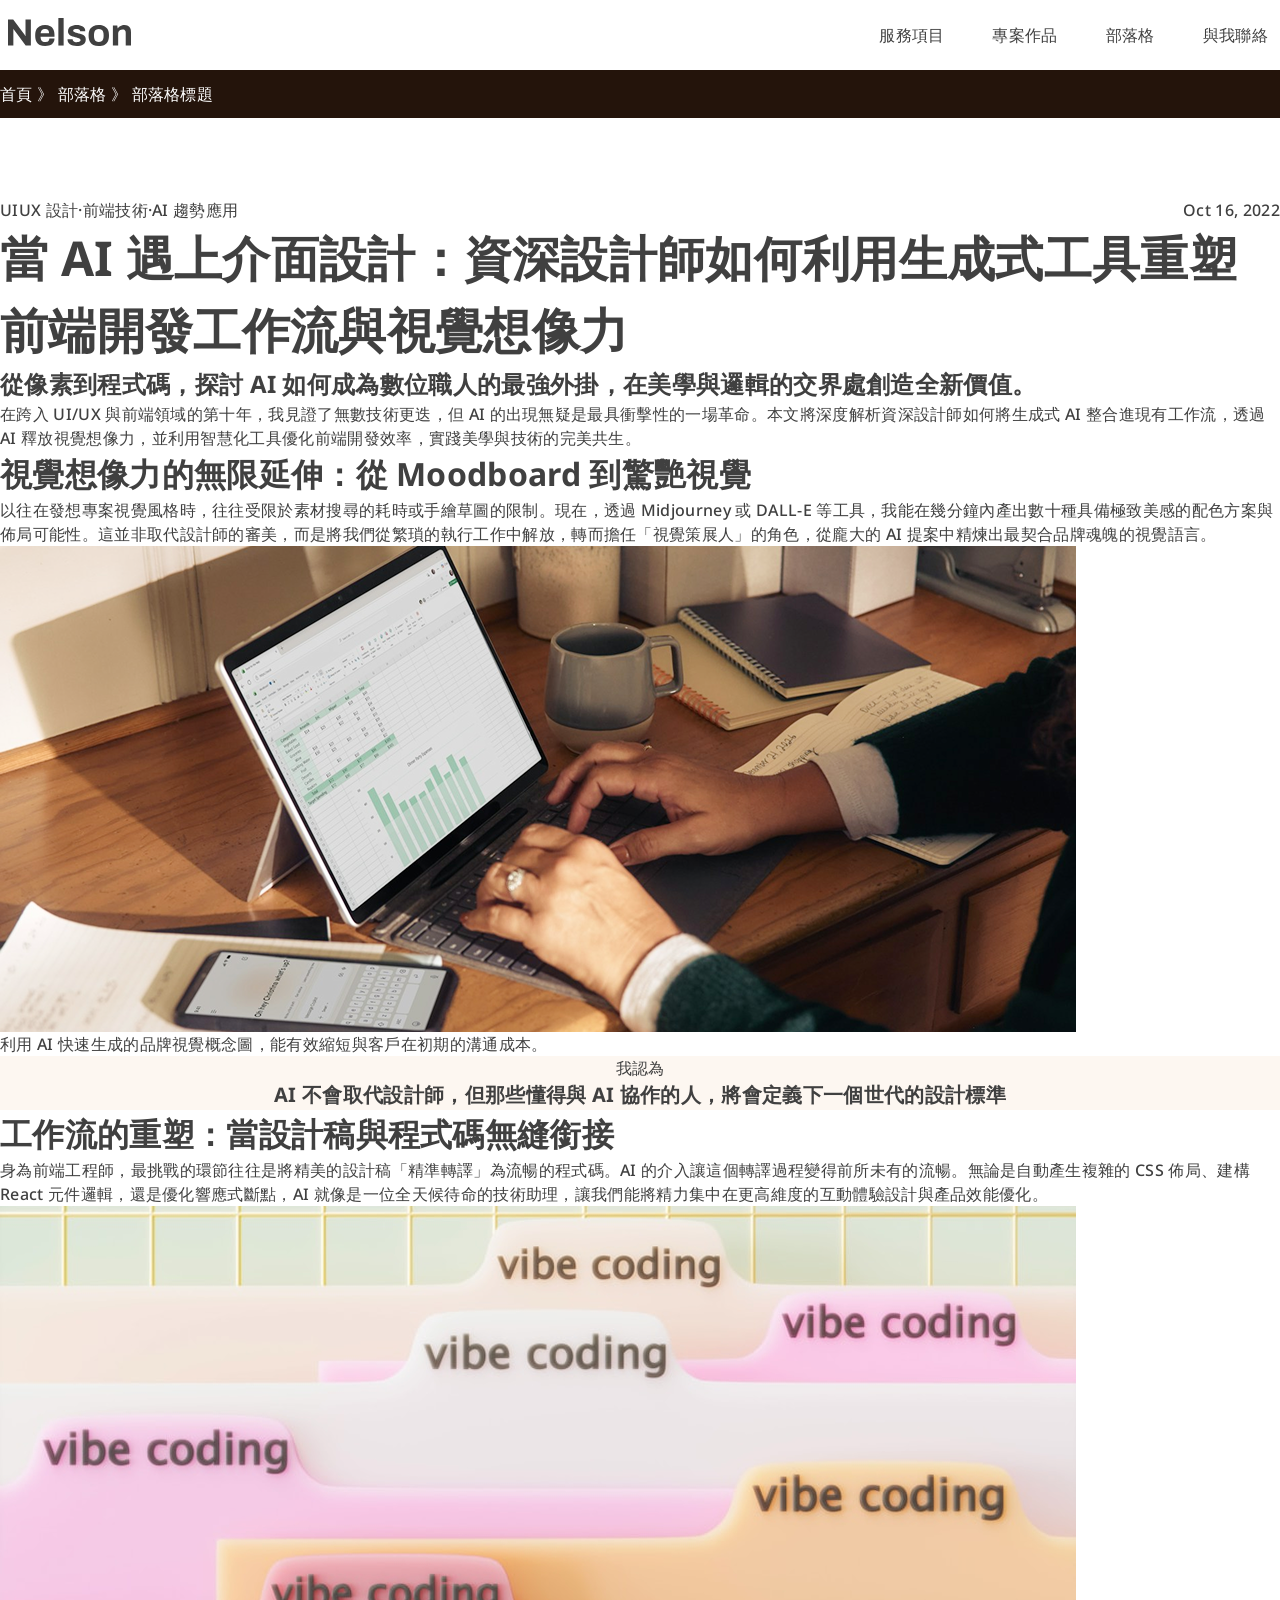
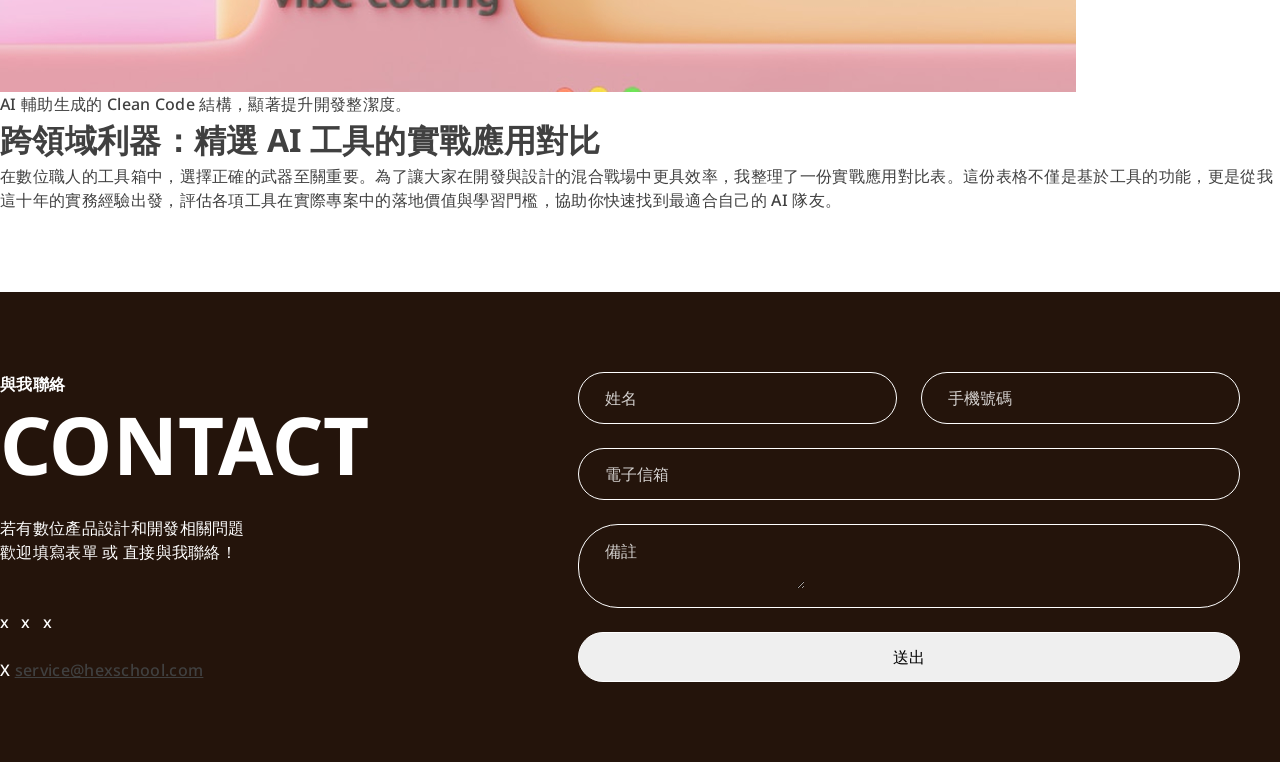
==== article.html @ d31b74cd "新增aritcle頁面" ====
<!DOCTYPE html>
<html lang="zh-Hant-TW">

<head>
    <meta charset="UTF-8">
    <meta name="viewport" content="width=device-width, initial-scale=1.0">
    <link rel="preconnect" href="https://fonts.googleapis.com">
    <link rel="preconnect" href="https://fonts.gstatic.com" crossorigin>
    <link href="https://fonts.googleapis.com/css2?family=Noto+Sans:ital,wght@0,100..900;1,100..900&display=swap"
        rel="stylesheet">
    <link href="https://fonts.googleapis.com/css2?family=Material+Symbols+Outlined" rel="stylesheet" />

    <link rel="stylesheet" href="all.css">

    <title>當 AI 遇上介面設計：資深設計師如何利用生成式工具重塑前端開發工作流與視覺想像力</title>
</head>

<body>
    <header>
        <nav class="df jcsb nvbar fw700">
            <div><a href="index.html"><img src="img/device-pc.svg" alt=""></a></div>
            <ul class="df nvbar-list gap24">
                <li><a href="#">服務項目</a></li>
                <li><a href="project.html">專案作品</a></li>
                <li><a href="blogs.html">部落格</a></li>
                <li><a href="#">與我聯絡</a></li>
            </ul>
        </nav>
    </header>
    <section class="article-giuld-bg">
        <p class="container">首頁 》 部落格 》 部落格標題</p>
    </section>
    <section class="ptb80 container">
        <article>
            <div class="df jcsb">
                <p class="">UIUX 設計·前端技術·AI 趨勢應用</p>
                <p>
                    <time datetime="2022-10-16">Oct 16, 2022</time>
                </p>
            </div>
            <h1 class="fw700 fz48">當 AI 遇上介面設計：資深設計師如何利用生成式工具重塑前端開發工作流與視覺想像力</h1>
            <h2 class="fw700 fz24">從像素到程式碼，探討 AI 如何成為數位職人的最強外掛，在美學與邏輯的交界處創造全新價值。</h2>
            <p>在跨入 UI/UX 與前端領域的第十年，我見證了無數技術更迭，但 AI 的出現無疑是最具衝擊性的一場革命。本文將深度解析資深設計師如何將生成式 AI 整合進現有工作流，透過 AI 釋放視覺想像力，並利用智慧化工具優化前端開發效率，實踐美學與技術的完美共生。</p>
            <h3 class="fz32 fw700">視覺想像力的無限延伸：從 Moodboard 到驚艷視覺</h3>
            <p>以往在發想專案視覺風格時，往往受限於素材搜尋的耗時或手繪草圖的限制。現在，透過 Midjourney 或 DALL-E 等工具，我能在幾分鐘內產出數十種具備極致美感的配色方案與佈局可能性。這並非取代設計師的審美，而是將我們從繁瑣的執行工作中解放，轉而擔任「視覺策展人」的角色，從龐大的 AI 提案中精煉出最契合品牌魂魄的視覺語言。</p>
            <div>
                <img src="./img/blog_content_1.png" alt="" class="img-block">
                <p>利用 AI 快速生成的品牌視覺概念圖，能有效縮短與客戶在初期的溝通成本。</p>
            </div>
            <div class="article-high-light">
                <p>我認為</p>
                <p class="fw700 fz20">AI 不會取代設計師，但那些懂得與 AI 協作的人，將會定義下一個世代的設計標準</p>
            </div>
            <h3 class="fw700 fz32">工作流的重塑：當設計稿與程式碼無縫銜接</h3>
            <p>身為前端工程師，最挑戰的環節往往是將精美的設計稿「精準轉譯」為流暢的程式碼。AI 的介入讓這個轉譯過程變得前所未有的流暢。無論是自動產生複雜的 CSS 佈局、建構 React 元件邏輯，還是優化響應式斷點，AI 就像是一位全天候待命的技術助理，讓我們能將精力集中在更高維度的互動體驗設計與產品效能優化。</p>
            <div>
                <img src="/img/blog_content_2.png" alt="" class="img-block">
                <p>AI 輔助生成的 Clean Code 結構，顯著提升開發整潔度。</p>
            </div>
            <h3 class="fw700 fz32">跨領域利器：精選 AI 工具的實戰應用對比</h3>
            <p>在數位職人的工具箱中，選擇正確的武器至關重要。為了讓大家在開發與設計的混合戰場中更具效率，我整理了一份實戰應用對比表。這份表格不僅是基於工具的功能，更是從我這十年的實務經驗出發，評估各項工具在實際專案中的落地價值與學習門檻，協助你快速找到最適合自己的 AI 隊友。</p>
        </article>

    </section>
    <footer class="contact-bg ptb80">
        <div class="contact df jcsb">
            <div class="df fdc jcsb">
                <div class="df fdc gap24">
                    <header>
                        <p class="fw700">與我聯絡</p>
                        <h3 class="fz80 fw700">CONTACT</h3>
                    </header>
                    <p>若有數位產品設計和開發相關問題<br>
                        歡迎填寫表單 或 直接與我聯絡！</p>
                </div>
                <div class="df fdc gap24">
                    <ul class="df gap12">
                        <li>x</li>
                        <li>x</li>
                        <li>x</li>
                    </ul>
                    <p><span>X </span><a href="mailto:service@hexschool.com">service@hexschool.com</a></p>
                </div>
            </div>
            <div class="contact-form">
                <form action="" class="df fdc gap24">
                    <div class="df jcsb gap24">
                        <div class="forms-style">
                            <input type="text" placeholder="姓名" class="">
                        </div>
                        <div class="forms-style">
                            <input type="tel" placeholder="手機號碼">
                        </div>
                    </div>
                    <div class="df fdc gap24">
                        <div class="forms-style">
                            <input type="email" placeholder="電子信箱">
                        </div>
                        <div class="forms-style">
                            <textarea name="" id="" placeholder="備註"></textarea>
                        </div>
                        <button type="submit" class="forms-style">送出</button>
                    </div>
                </form>
            </div>
        </div>
    </footer>
</body>

</html>
---- all.css ----
/* css reset */
html,
body,
div,
span,
applet,
object,
iframe,
h1,
h2,
h3,
h4,
h5,
h6,
p,
blockquote,
pre,
a,
abbr,
acronym,
address,
big,
cite,
code,
del,
dfn,
em,
img,
ins,
kbd,
q,
s,
samp,
small,
strike,
strong,
sub,
sup,
tt,
var,
b,
u,
i,
center,
dl,
dt,
dd,
ol,
ul,
li,
fieldset,
form,
label,
legend,
table,
caption,
tbody,
tfoot,
thead,
tr,
th,
td,
article,
aside,
canvas,
details,
embed,
figure,
figcaption,
footer,
header,
hgroup,
menu,
nav,
output,
ruby,
section,
summary,
time,
mark,
audio,
video {
    margin: 0;
    padding: 0;
    border: 0;
    font-size: 100%;
    font: inherit;
    vertical-align: baseline;
}


/* box sizing */
*,
*::before,
*::after {
    box-sizing: border-box;
}

/* HTML5 display-role reset for older browsers */
article,
aside,
details,
figcaption,
figure,
footer,
header,
hgroup,
menu,
nav,
section {
    display: block;
}

body {
    line-height: 1;
}

ol,
ul {
    list-style: none;
}

blockquote,
q {
    quotes: none;
}

blockquote:before,
blockquote:after,
q:before,
q:after {
    content: '';
    content: none;
}

table {
    border-collapse: collapse;
    border-spacing: 0;
}

/* my css */
body,
a {
    color: #404040;
    line-height: 1.5;
    font-weight: 500;
    font-size: 16px;
    letter-spacing: 0.02em;
    font-family: "Noto Sans", sans-serif;
}

img {
    max-width: 100%;
    height: auto;
}

/* 自訂區 */
.fw700 {
    font-weight: 700;
}

.fz80 {
    font-size: 80px;
    line-height: 120%;
}

.fz48 {
    font-size: 48px;
}

.fz32{
    font-size: 32px;
}

.fz28 {
    font-size: 28px;
}

.fz24 {
    font-size: 24px;
}

.fz20{
    font-size: 20px;
}

.mb12 {
    margin-bottom: 12px;
}

.mb24 {
    margin-bottom: 24px;
}

.mb40 {
    margin-bottom: 40px;
}

.mb60 {
    margin-bottom: 60px;
}

.mr12 {
    margin-right: 12px;
}

.ptb80 {
    padding: 80px 0px;
}

.p24 {
    padding: 24px;
}

.p28 {
    padding: 28px;
}

.p40 {
    padding: 40px;
}

.gap12 {
    gap: 12px;
}

.gap16 {
    gap: 16px;
}

.gap20 {
    gap: 20px;
}

.gap24 {
    gap: 24px;
}

.gap40 {
    gap: 40px;
}

.df {
    display: flex;
}

.db {
    display: block;
}

.jcsb {
    justify-content: space-between;
}

.jcc {
    justify-content: center;
}

.alc {
    align-items: center;
}

.fdc {
    flex-direction: column;
}

.alse {
    align-self: flex-end;
}

.img-block {
    display: block;
    object-fit: cover;
}

/* container */
.contact,
.subscription,
.blogs,
.projects,
.blog-post,
.index,
.nvbar,
.service-container {
    max-width: 1296px;
    margin: 0 auto;
}

.container {
    max-width: 1296px;
    margin: 0 auto;
}

.service-container {
    max-width: 1076px;
    margin: 0 auto;
}

/* 按鈕 */
.btn-black {
    border-radius: 999px;
    text-decoration: none;
    padding: 12px 24px;
    color: #fff;
    display: block;
    background-color: #404040;
    font-weight: 500;
}

.btn-white {
    border: #404040 1px solid;
    border-radius: 999px;
    text-decoration: none;
    padding: 12px 24px;
    color: #404040;
    display: block;
    background-color: #fff;
    font-weight: 500;
}

/* 表單系列 */
.forms-style {
    border: solid #fff 1px;
    padding: 12px 24px;
    border-radius: 40px;
    width: 100%;
}

input,
textarea,
button {
    font: inherit;
    outline: none;
}

input,
textarea {
    color: #fff;
    background: none;
    border: 0px;
}

input::placeholder,
textarea::placeholder {
    color: rgba(255, 255, 255, .8);

}

/* tiltes */
.blog-header-bg {
    background-image: url(./img/blog_banner.png);
    background-size: cover;
}

.project-header-bg {
    background-image: url(./img/project_banner.png);
    background-size: cover;
}

.service-header-bg {
    background-image: url(./img/service_banner.png);
    background-size: cover;
}

.header-title {
    padding: 109px 0px;
    text-align: center;
    color: #fff;
}

.service-header-title {
    text-align: center;
    color: #fff;
}



/* 導覽列 */
.nvbar {
    padding: 12px 0px;
}

.nvbar-list>li {
    display: flex;
    align-items: center;
}

.nvbar-list a {
    text-decoration: none;
    display: block;
    padding: 4px 12px;
}

/* 首頁 */
.index-content {
    width: 40%;
    flex-direction: column;
}

.index-image {
    width: 60%;
}

.index-image>img {
    display: block;
}

.index-btn-group {
    gap: 24px;
}

/* 首頁-service */
.service {
    background-color: #24140B;
    color: #fff;
}

.service-list {
    gap: 24px;
}

.service-card {
    background-color: #fff;
    width: 25%;
    color: #404040;
}

/* 箭頭按鈕 */
.service-card-body>a,
.service-container a {
    border-radius: 50%;
    text-decoration: none;
    font-size: 24px;
    padding: 12px;
    color: #fff;
    width: 48px;
    height: 48px;
    display: block;
    background-color: #404040;
}

/* 首頁 - projects */
.projects-card {
    background-color: #fff;
    width: 33%;
    text-align: center;
}

.content-bg1 {
    background-image: url(./img/project_1.png);
    object-fit: cover;
}

.content-bg2 {
    background-image: url(./img/project_2.png);
    object-fit: cover;
}

.content-bg3 {
    background-image: url(./img/project_3.png);
    object-fit: cover;
}

/* 首頁 - blogs */
.index-blogs-card {
    width: 33%;
    gap: 12px;
}

/* 首頁 SUBSCRIPTION */
.subscription-bg {
    background-image: linear-gradient(to right,
            rgba(0, 0, 0, .3),
            rgba(0, 0, 0, .7)), url(./img/subscription_bg.png);
    background-repeat: no-repeat;
    background-position: center;
    background-size: cover;
    background-color: black;
    color: #fff;

}

.subscription-info {
    padding: 80px 40px;
    max-width: 59%;
}

.subscription-btn {
    border: solid #fff 1px;
    padding: 12px 24px;
    border-radius: 40px;
}


/* footer - contact */
.contact-bg {
    color: #fff;
    background-color: #24140B;
}

.contact-form {
    padding: 0px 40px;
    width: 58%;
}

/* blogs 部落格 */

/* blog list */
.blog-post-list {
    max-width: 180px;
    font-weight: bold;
    font-size: 18px;
}

.blog-post-list a {
    text-align: center;
    padding: 12px 24px;
    display: block;
    text-decoration: none;
}

.active-list a {
    background-color: #24140B;
    color: #fff;

}

.blog-post-content {
    max-width: 1076px;

}

.blog-post-content-text {
    max-width: 550px;
    padding: 57px 0px 57px 24px;
}

.blog-post-content-text h2 {
    font-size: 24px;
}

.blog-content-card {
    max-height: 256px;
}

.blog-card-info {
    font-size: 14px;
}

.blog-card-info .material-symbols-outlined {
    font-size: 16px;
    font-weight: 400;
    vertical-align: middle;
}

.blog-post-content-img img {
    display: block;
    object-fit: cover;
}

/* blog-listpages */
.listpages {
    align-self: flex-end;
    padding-bottom: 80px;
}

.listpages a {
    padding: 8px 15px;
    display: block;
    text-decoration: none;
    border-radius: 1000px;
}

.listpages-black {
    background-color: #404040;
    color: #fff;
}

/* projects */
.content-bg4 {
    background-image: url(./img/project_4.png);
    object-fit: cover;
}

.project-menu {
    width: 100%;
}


.project-menu li {
    text-align: center;
    width: 20%;

}

.project-menu a {
    text-decoration: none;
    display: block;
    padding: 12px;
}



/* service */
.service-menu {
    max-width: 1076px;
    text-align: center;

    color: #404040;
}

.service-menu>li {
    width: 25%;
    background-color: #fff;
    padding: 32px 60px;
}

.service-menu>li.menu-black {
    background-color: #24140B;
    color: #fff;
}

.service-step-bg {
    background-color: #24140B;
    color: #fff;
}

.service-content {
    max-width: 636px;
}

.service-content li {
    border-left: 1px solid #fff;
    position: relative;
    padding: 0px 0px 40px 44px;

}

.service-content li:last-child {
    border-left: none;
}

.service-icon {
    background-color: #fff;
    color: #404040;
    position: absolute;
    padding: 12px 20px;
    border-radius: 50%;
    top: -6px;
    left: -24px;
    display: flex;
    justify-content: center;
    align-items: center;
}
/* service 手風琴區域 */

.faq-bg {
  background: #FDF7F1;
}

.faq {
  color: #404040;
  display: flex;
  justify-content: space-between;
  font-weight: bold;
  padding: 80px 0;
}

.faq-title h2 {
  font-size: 48px;
  line-height: 1.2;
}

.faq-container {
  width: 60%;
}

.faq-item {
  border-bottom: 1px solid #24140B;
  padding: 24px;
}

.faq-header {
  font-size: 18px;
  display: flex;
  align-items: center;
  gap: 16px;
  cursor: pointer;
}

/* 箭頭樣式與旋轉動畫 */
.faq-arrow {
  width: 12px;
  height: 12px;
  border-bottom: 2px solid #333;
  border-right: 2px solid #333;
  transform: rotate(45deg); /* 預設箭頭朝下 */
  transition: transform 0.3s ease; /* 旋轉動畫 */
  margin-left: auto;
}

/* 利用 max-height 變化實現滑動效果 */
.faq-body {
  max-height: 0; /* 預設高度為 0，隱藏內容 */
  overflow: hidden;
  transition: max-height 0.3s ease-out; /* 展開時的滑動動畫 */
}

.faq-content {
  font-weight: 500;
  padding-left: 34px;
  padding-top: 16px;
}

/* 1. 展開內容區塊 */
.faq-item.faqactive .faq-body {
  max-height: 300px;
}

/* 2. 讓箭頭旋轉 180 度變成朝上 */
.faq-item.faqactive .faq-arrow {
  transform: rotate(-135deg); 
}

/* article 頁面 */
.article-giuld-bg{
    background-color: #24140B;
    color: #fff;
    padding: 12px 0px;
}

.article-high-light{
    text-align: center;
    background-color: #FDF7F1;
}

/* select menu */

.menu-black {
    background-color: #24140B;
    color: #fff;
}

/* modal */
.modal {
    display: none;
    position: fixed;
    inset: 0;
    /* top: 0;
    left: 0;
    width: 100%;
    height: 100%; */
    background-color: rgba(0, 0, 0, 0.6);
    z-index: 999;
    justify-content: center;
    align-items: flex-start;
    overflow-y: auto;
}

.modal-content {
    background-color: #ffffff;
    /* padding: 60px 20px; */
    border-radius: 8px;
    max-width: 1076px;
    width: 90%;
    box-shadow: 0 10px 30px rgba(0, 0, 0, 0.3);

}

#closeModalBtn {
    padding: 12px;
    border: none;
    cursor: pointer;
    background-color: #fff;
}

.closeModalBtn {
    justify-content: flex-end;
    padding: 12px 24px;
}


.active {
    display: flex;
}

/* modal內文樣式 */
.model-content-bg {
    background-color: #FDF7F1;
    text-align: center;
}

.model-content-info-r {
    padding-right: 24px;
    width: 66%;
}

.model-content-info-l {
    padding: 10px 0;
}

.model-content-info-l>p {
    padding-left: 24px;
    border-left: 1px solid #737373;
}
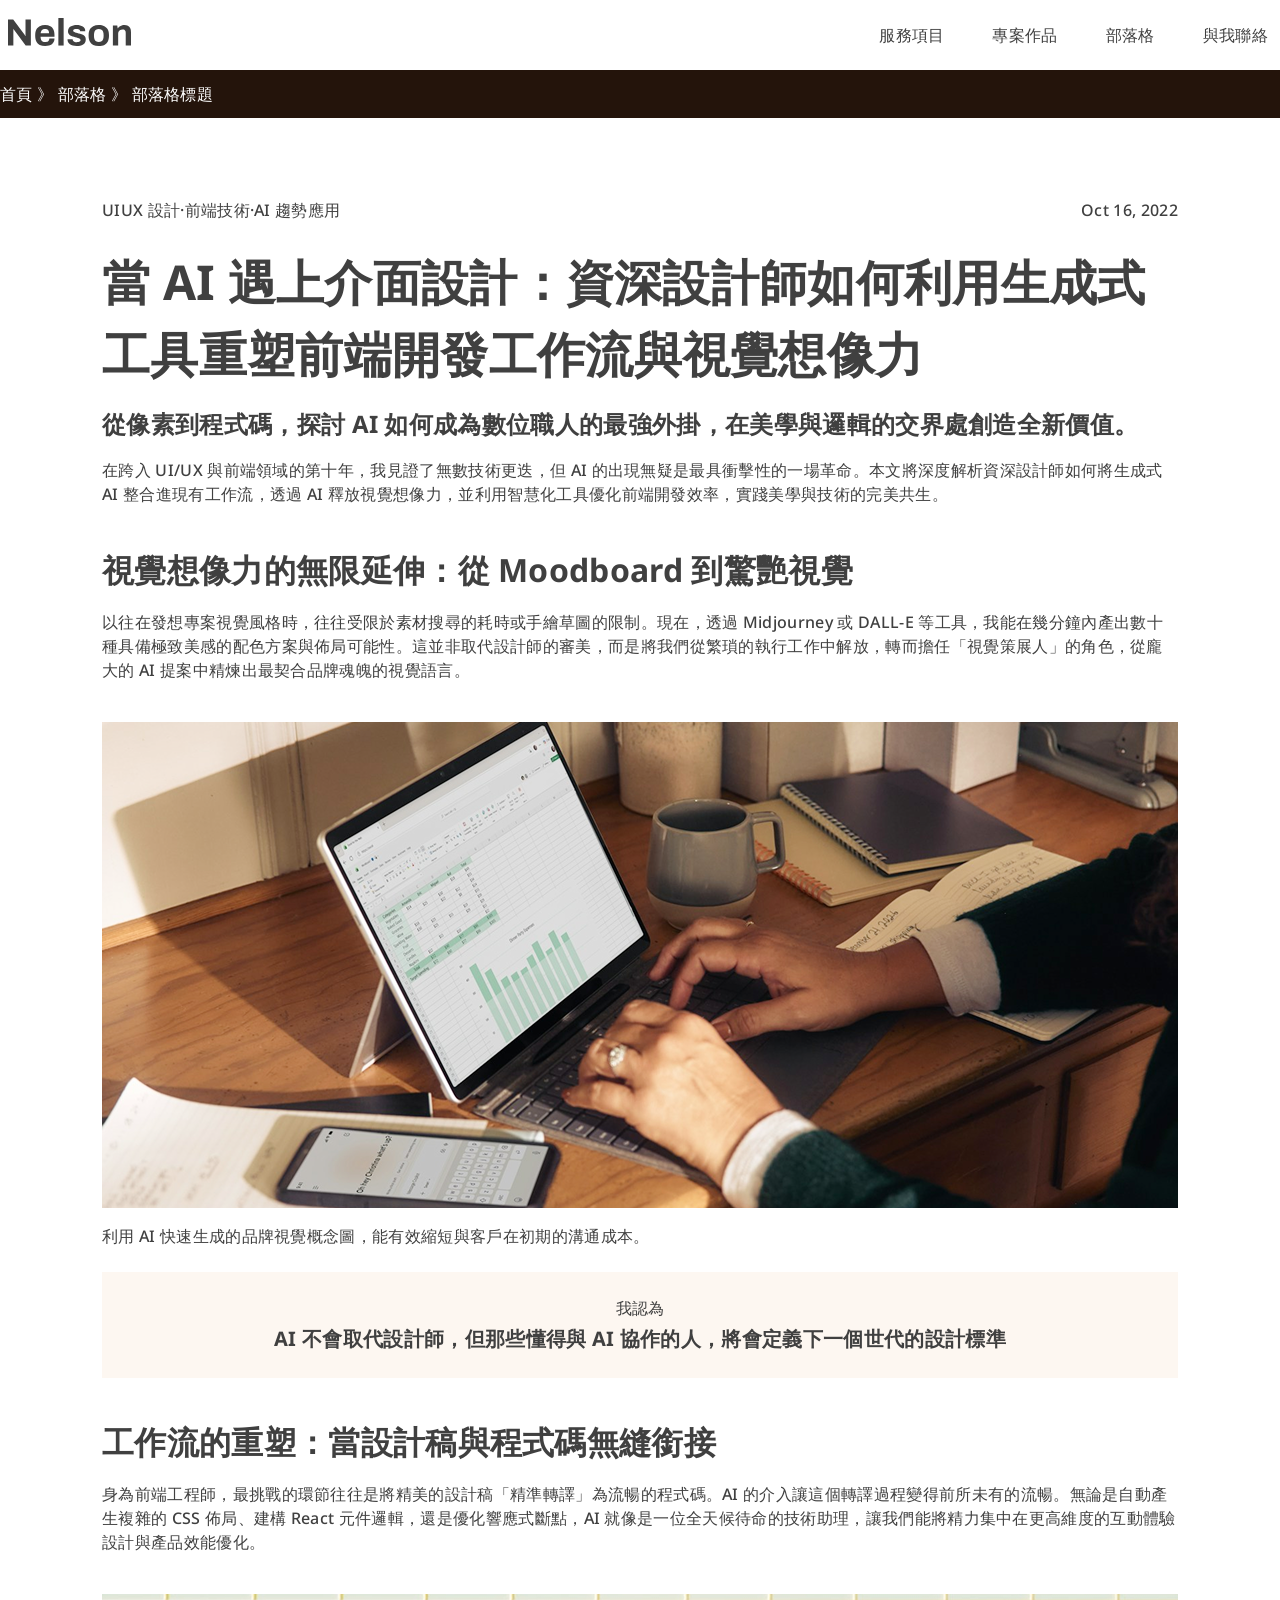
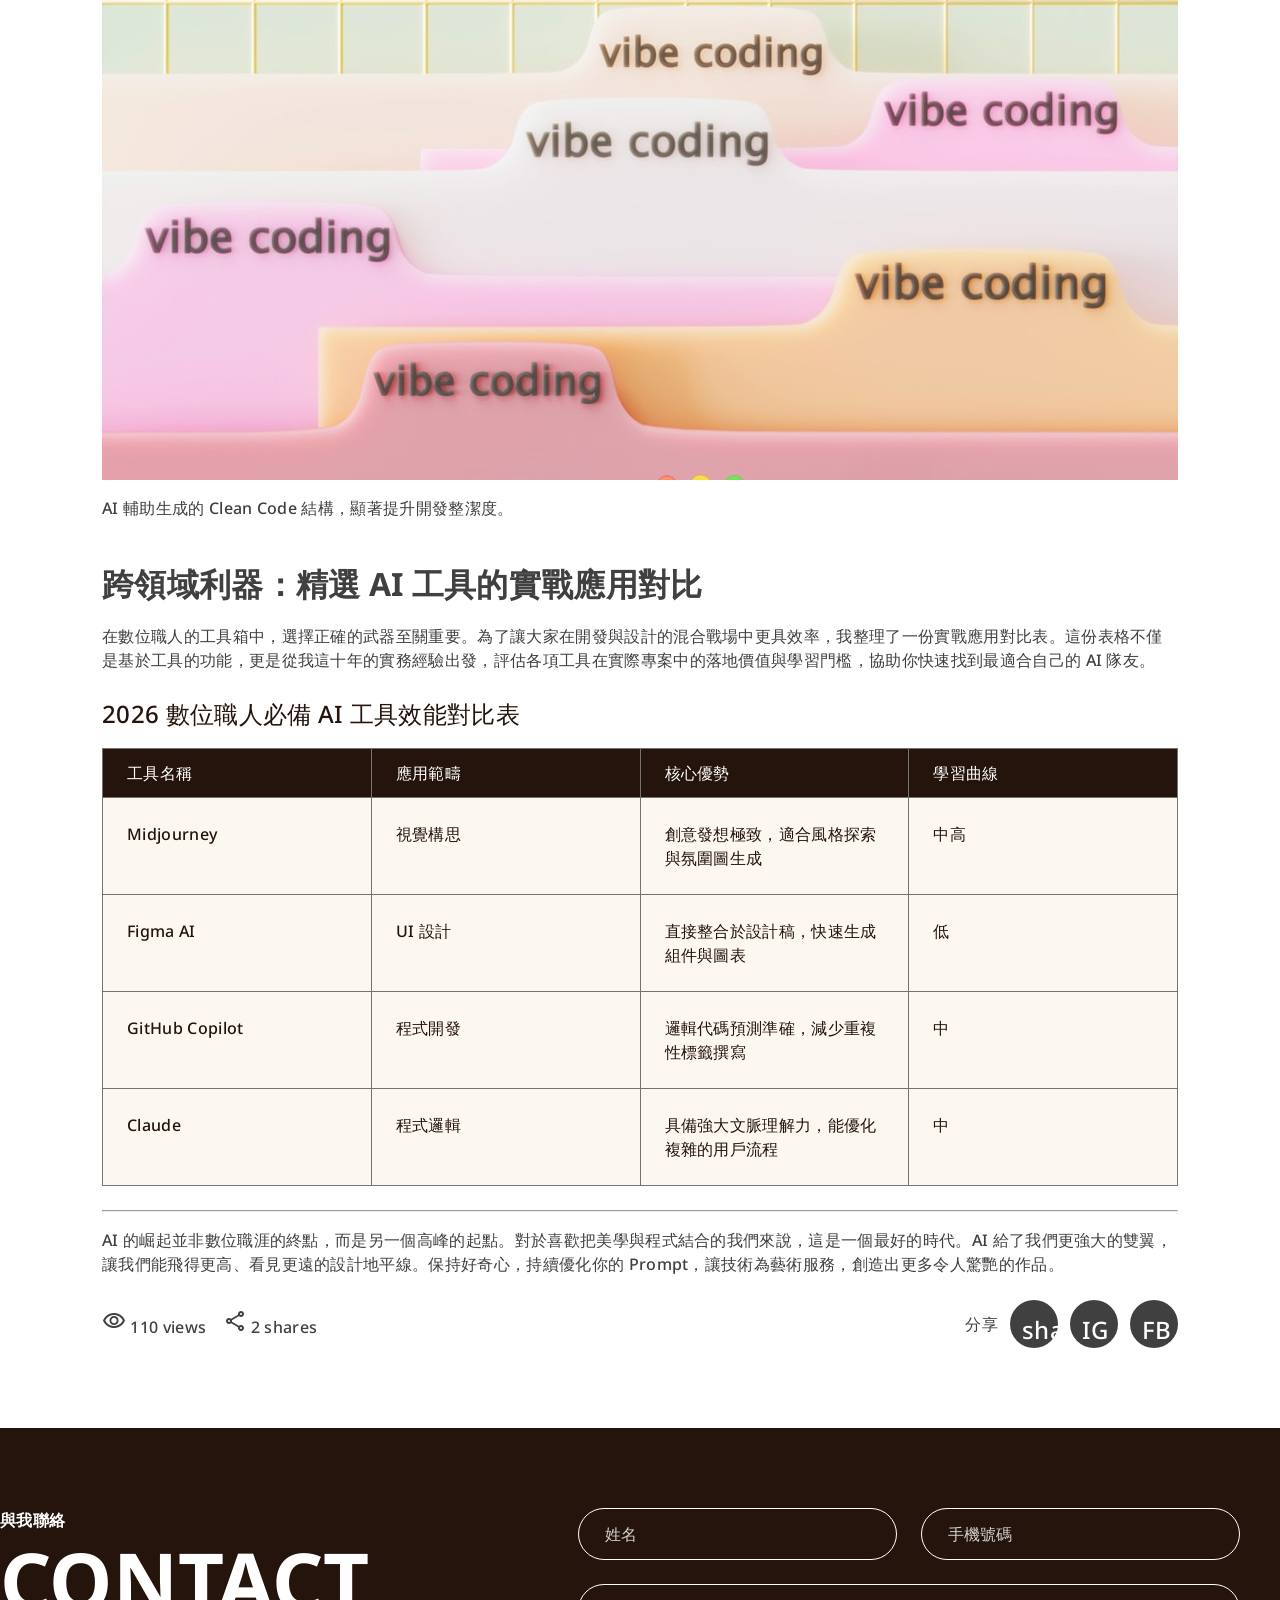
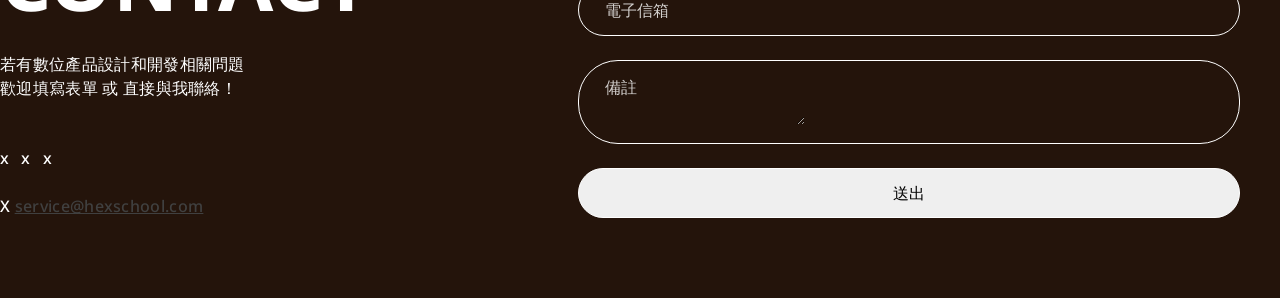
==== commit 5d25f812: "article content upload" ====
--- a/article.html
+++ b/article.html
@@ -30,8 +30,8 @@
     <section class="article-giuld-bg">
         <p class="container">首頁 》 部落格 》 部落格標題</p>
     </section>
-    <section class="ptb80 container">
-        <article>
+    <section class="ptb80 service-container">
+        <article class="article-main">
             <div class="df jcsb">
                 <p class="">UIUX 設計·前端技術·AI 趨勢應用</p>
                 <p>
@@ -40,27 +40,87 @@
             </div>
             <h1 class="fw700 fz48">當 AI 遇上介面設計：資深設計師如何利用生成式工具重塑前端開發工作流與視覺想像力</h1>
             <h2 class="fw700 fz24">從像素到程式碼，探討 AI 如何成為數位職人的最強外掛，在美學與邏輯的交界處創造全新價值。</h2>
-            <p>在跨入 UI/UX 與前端領域的第十年，我見證了無數技術更迭，但 AI 的出現無疑是最具衝擊性的一場革命。本文將深度解析資深設計師如何將生成式 AI 整合進現有工作流，透過 AI 釋放視覺想像力，並利用智慧化工具優化前端開發效率，實踐美學與技術的完美共生。</p>
+            <p>在跨入 UI/UX 與前端領域的第十年，我見證了無數技術更迭，但 AI 的出現無疑是最具衝擊性的一場革命。本文將深度解析資深設計師如何將生成式 AI 整合進現有工作流，透過 AI
+                釋放視覺想像力，並利用智慧化工具優化前端開發效率，實踐美學與技術的完美共生。</p>
             <h3 class="fz32 fw700">視覺想像力的無限延伸：從 Moodboard 到驚艷視覺</h3>
-            <p>以往在發想專案視覺風格時，往往受限於素材搜尋的耗時或手繪草圖的限制。現在，透過 Midjourney 或 DALL-E 等工具，我能在幾分鐘內產出數十種具備極致美感的配色方案與佈局可能性。這並非取代設計師的審美，而是將我們從繁瑣的執行工作中解放，轉而擔任「視覺策展人」的角色，從龐大的 AI 提案中精煉出最契合品牌魂魄的視覺語言。</p>
-            <div>
+            <p>以往在發想專案視覺風格時，往往受限於素材搜尋的耗時或手繪草圖的限制。現在，透過 Midjourney 或 DALL-E
+                等工具，我能在幾分鐘內產出數十種具備極致美感的配色方案與佈局可能性。這並非取代設計師的審美，而是將我們從繁瑣的執行工作中解放，轉而擔任「視覺策展人」的角色，從龐大的 AI
+                提案中精煉出最契合品牌魂魄的視覺語言。</p>
+            <figure>
                 <img src="./img/blog_content_1.png" alt="" class="img-block">
-                <p>利用 AI 快速生成的品牌視覺概念圖，能有效縮短與客戶在初期的溝通成本。</p>
-            </div>
-            <div class="article-high-light">
+                <figcaption>利用 AI 快速生成的品牌視覺概念圖，能有效縮短與客戶在初期的溝通成本。</figcaption>
+            </figure>
+            <blockquote>
                 <p>我認為</p>
                 <p class="fw700 fz20">AI 不會取代設計師，但那些懂得與 AI 協作的人，將會定義下一個世代的設計標準</p>
-            </div>
+            </blockquote>
             <h3 class="fw700 fz32">工作流的重塑：當設計稿與程式碼無縫銜接</h3>
-            <p>身為前端工程師，最挑戰的環節往往是將精美的設計稿「精準轉譯」為流暢的程式碼。AI 的介入讓這個轉譯過程變得前所未有的流暢。無論是自動產生複雜的 CSS 佈局、建構 React 元件邏輯，還是優化響應式斷點，AI 就像是一位全天候待命的技術助理，讓我們能將精力集中在更高維度的互動體驗設計與產品效能優化。</p>
-            <div>
+            <p>身為前端工程師，最挑戰的環節往往是將精美的設計稿「精準轉譯」為流暢的程式碼。AI 的介入讓這個轉譯過程變得前所未有的流暢。無論是自動產生複雜的 CSS 佈局、建構 React 元件邏輯，還是優化響應式斷點，AI
+                就像是一位全天候待命的技術助理，讓我們能將精力集中在更高維度的互動體驗設計與產品效能優化。</p>
+            <figure>
                 <img src="/img/blog_content_2.png" alt="" class="img-block">
-                <p>AI 輔助生成的 Clean Code 結構，顯著提升開發整潔度。</p>
-            </div>
+                <figcaption>AI 輔助生成的 Clean Code 結構，顯著提升開發整潔度。</figcaption>
+            </figure>
             <h3 class="fw700 fz32">跨領域利器：精選 AI 工具的實戰應用對比</h3>
-            <p>在數位職人的工具箱中，選擇正確的武器至關重要。為了讓大家在開發與設計的混合戰場中更具效率，我整理了一份實戰應用對比表。這份表格不僅是基於工具的功能，更是從我這十年的實務經驗出發，評估各項工具在實際專案中的落地價值與學習門檻，協助你快速找到最適合自己的 AI 隊友。</p>
+            <p>在數位職人的工具箱中，選擇正確的武器至關重要。為了讓大家在開發與設計的混合戰場中更具效率，我整理了一份實戰應用對比表。這份表格不僅是基於工具的功能，更是從我這十年的實務經驗出發，評估各項工具在實際專案中的落地價值與學習門檻，協助你快速找到最適合自己的
+                AI 隊友。</p>
+            <table class="article-table">
+                <caption class="fz24 mb16">2026 數位職人必備 AI 工具效能對比表</caption>
+                <thead class="menu-black">
+                    <tr>
+                        <th>工具名稱</th>
+                        <th>應用範疇</th>
+                        <th>核心優勢</th>
+                        <th>學習曲線</th>
+                    </tr>
+                </thead>
+                <tbody class="">
+                    <tr>
+                        <td>Midjourney</td>
+                        <td>視覺構思</td>
+                        <td>創意發想極致，適合風格探索與氛圍圖生成</td>
+                        <td>中高</td>
+                    </tr>
+                    <tr>
+                        <td>Figma AI</td>
+                        <td>UI 設計</td>
+                        <td>直接整合於設計稿，快速生成組件與圖表</td>
+                        <td>低</td>
+                    </tr>
+                    <tr>
+                        <td>GitHub Copilot</td>
+                        <td>程式開發</td>
+                        <td>邏輯代碼預測準確，減少重複性標籤撰寫</td>
+                        <td>中</td>
+                    </tr>
+                    <tr>
+                        <td>Claude</td>
+                        <td>程式邏輯</td>
+                        <td>具備強大文脈理解力，能優化複雜的用戶流程</td>
+                        <td>中</td>
+                    </tr>
+                </tbody>
+            </table>
+            <hr>
+            <p>AI 的崛起並非數位職涯的終點，而是另一個高峰的起點。對於喜歡把美學與程式結合的我們來說，這是一個最好的時代。AI 給了我們更強大的雙翼，讓我們能飛得更高、看見更遠的設計地平線。保持好奇心，持續優化你的
+                Prompt，讓技術為藝術服務，創造出更多令人驚艷的作品。</p>
         </article>
-
+        <div class="df jcsb alc">
+            <p>
+                <span class="material-symbols-outlined">
+                    visibility
+                </span><span class="mr12"> 110 views</span> <span class="material-symbols-outlined">
+                    share
+                </span><span> 2 shares</span>
+            </p>
+            <ul class="df jcsb gap12 alc"><li>分享</li>
+            <li><a href="">share</a></li>
+            <li><a href="">IG</a></li>
+            <li><a href="">FB</a></li></ul>
+        </div>
+    </section>
+    <section>
+        
     </section>
     <footer class="contact-bg ptb80">
         <div class="contact df jcsb">
--- a/all.css
+++ b/all.css
@@ -168,7 +168,7 @@
     font-size: 48px;
 }
 
-.fz32{
+.fz32 {
     font-size: 32px;
 }
 
@@ -180,12 +180,16 @@
     font-size: 24px;
 }
 
-.fz20{
+.fz20 {
     font-size: 20px;
 }
 
 .mb12 {
     margin-bottom: 12px;
+}
+
+.mb16 {
+    margin-bottom: 16px;
 }
 
 .mb24 {
@@ -652,87 +656,159 @@
     justify-content: center;
     align-items: center;
 }
+
 /* service 手風琴區域 */
 
 .faq-bg {
-  background: #FDF7F1;
+    background: #FDF7F1;
 }
 
 .faq {
-  color: #404040;
-  display: flex;
-  justify-content: space-between;
-  font-weight: bold;
-  padding: 80px 0;
+    color: #404040;
+    display: flex;
+    justify-content: space-between;
+    font-weight: bold;
+    padding: 80px 0;
 }
 
 .faq-title h2 {
-  font-size: 48px;
-  line-height: 1.2;
+    font-size: 48px;
+    line-height: 1.2;
 }
 
 .faq-container {
-  width: 60%;
+    width: 60%;
 }
 
 .faq-item {
-  border-bottom: 1px solid #24140B;
-  padding: 24px;
+    border-bottom: 1px solid #24140B;
+    padding: 24px;
 }
 
 .faq-header {
-  font-size: 18px;
-  display: flex;
-  align-items: center;
-  gap: 16px;
-  cursor: pointer;
+    font-size: 18px;
+    display: flex;
+    align-items: center;
+    gap: 16px;
+    cursor: pointer;
 }
 
 /* 箭頭樣式與旋轉動畫 */
 .faq-arrow {
-  width: 12px;
-  height: 12px;
-  border-bottom: 2px solid #333;
-  border-right: 2px solid #333;
-  transform: rotate(45deg); /* 預設箭頭朝下 */
-  transition: transform 0.3s ease; /* 旋轉動畫 */
-  margin-left: auto;
+    width: 12px;
+    height: 12px;
+    border-bottom: 2px solid #333;
+    border-right: 2px solid #333;
+    transform: rotate(45deg);
+    /* 預設箭頭朝下 */
+    transition: transform 0.3s ease;
+    /* 旋轉動畫 */
+    margin-left: auto;
 }
 
 /* 利用 max-height 變化實現滑動效果 */
 .faq-body {
-  max-height: 0; /* 預設高度為 0，隱藏內容 */
-  overflow: hidden;
-  transition: max-height 0.3s ease-out; /* 展開時的滑動動畫 */
+    max-height: 0;
+    /* 預設高度為 0，隱藏內容 */
+    overflow: hidden;
+    transition: max-height 0.3s ease-out;
+    /* 展開時的滑動動畫 */
 }
 
 .faq-content {
-  font-weight: 500;
-  padding-left: 34px;
-  padding-top: 16px;
+    font-weight: 500;
+    padding-left: 34px;
+    padding-top: 16px;
 }
 
 /* 1. 展開內容區塊 */
 .faq-item.faqactive .faq-body {
-  max-height: 300px;
+    max-height: 300px;
 }
 
 /* 2. 讓箭頭旋轉 180 度變成朝上 */
 .faq-item.faqactive .faq-arrow {
-  transform: rotate(-135deg); 
+    transform: rotate(-135deg);
 }
 
 /* article 頁面 */
-.article-giuld-bg{
+.article-giuld-bg {
     background-color: #24140B;
     color: #fff;
     padding: 12px 0px;
 }
 
-.article-high-light{
+.article-main blockquote {
+    padding: 20px 0px;
     text-align: center;
     background-color: #FDF7F1;
 }
+
+.article-main blockquote p {
+    margin: 4px 0px;
+}
+
+/* article 主體 */
+.article-main h1,
+.article-main h2,
+.article-main h3,
+hr {
+    margin-bottom: 16px;
+}
+
+.article-main h3 {
+    padding-top: 16px;
+}
+
+.article-main figure,
+.article-main figcaption {
+    padding-top: 16px;
+}
+
+.article-main figure,
+.article-main blockquote {
+    margin-bottom: 24px;
+}
+
+.article-main p,
+.article-main table {
+    margin-bottom: 24px;
+}
+
+
+/* articale table 樣式 */
+.article-table {
+    /* border: 1px solid #737373; */
+    color: #24140B;
+    text-align: left;
+    width: 100%;
+    border-collapse: collapse;
+    /* 讓瀏覽器分配固定的欄寬 */
+    table-layout: fixed;
+}
+
+.article-table caption {
+    text-align: left;
+}
+
+.article-table th,
+.article-table td {
+    border: 1px solid #737373;
+}
+
+.article-table th {
+    padding: 12px 24px;
+}
+
+.article-table td {
+    padding: 24px;
+}
+
+.article-table tbody {
+    background-color: #FDF7F1;
+}
+
+
 
 /* select menu */
 
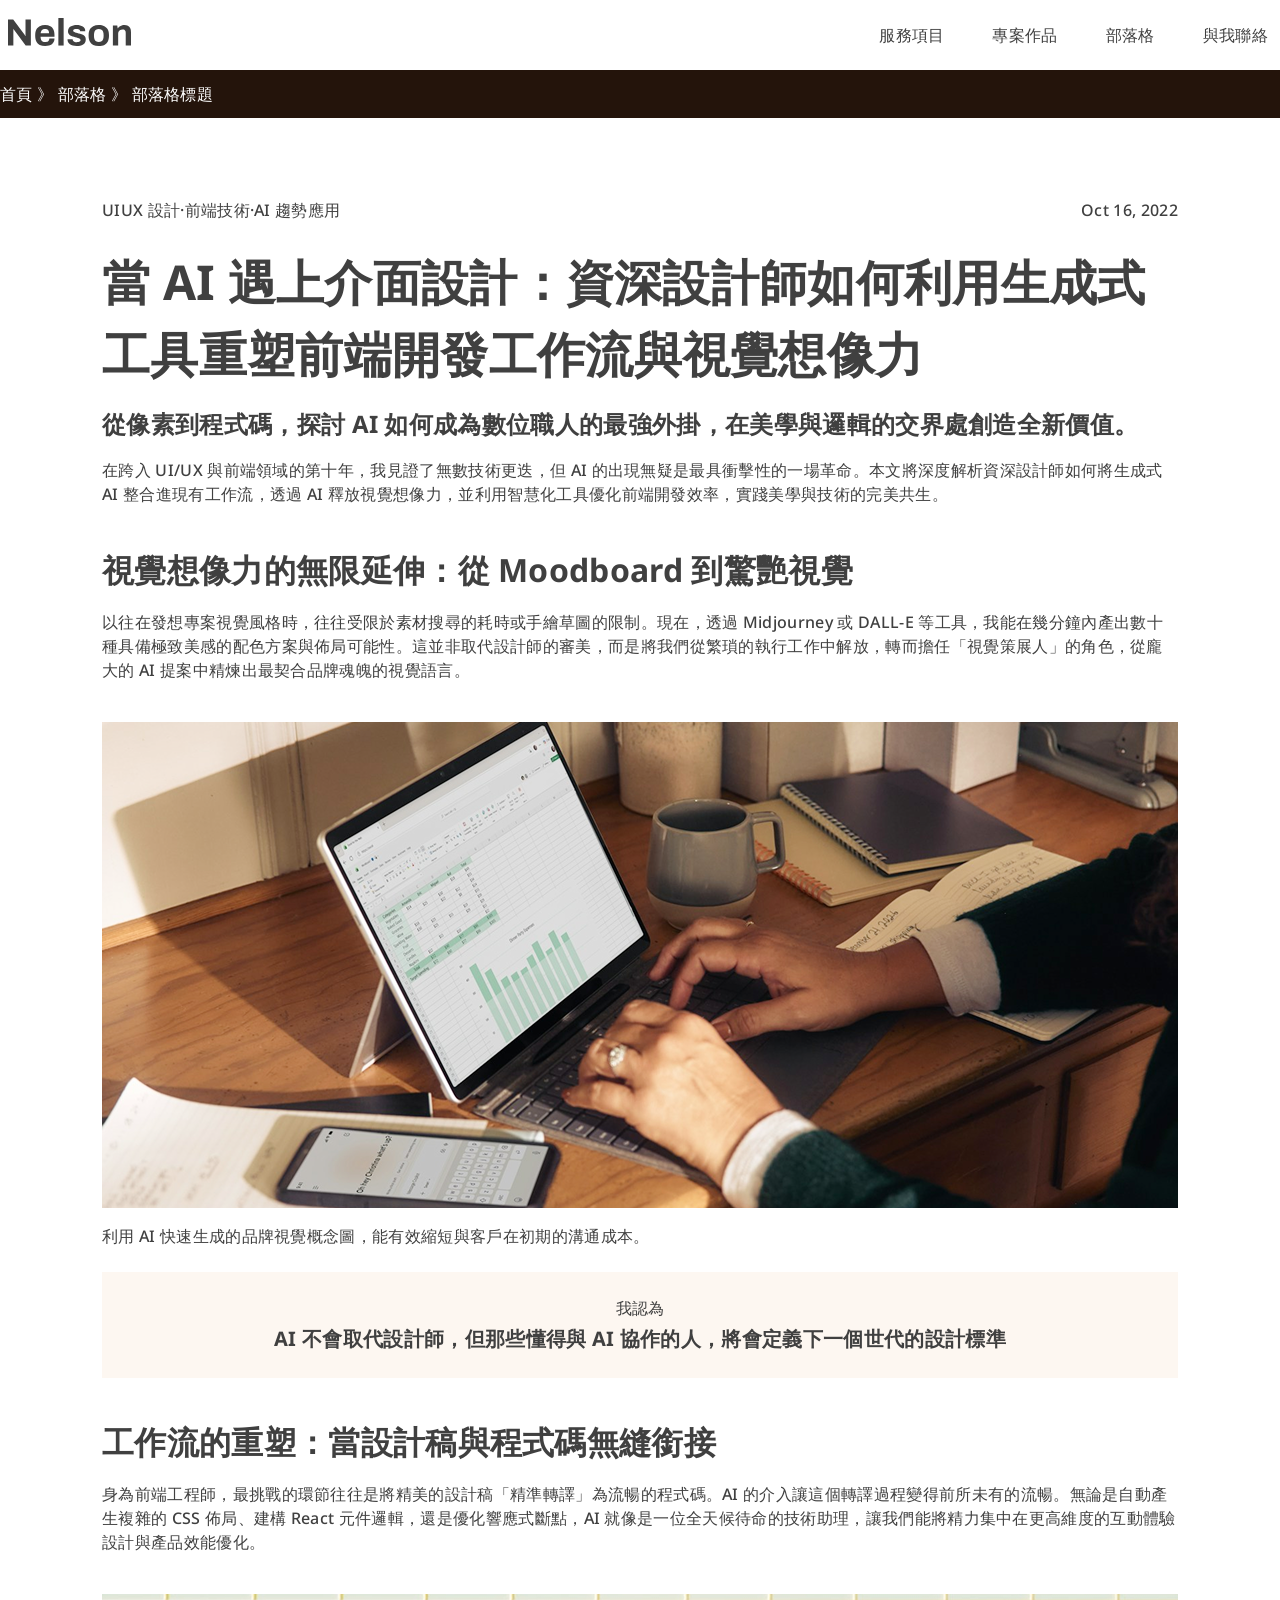
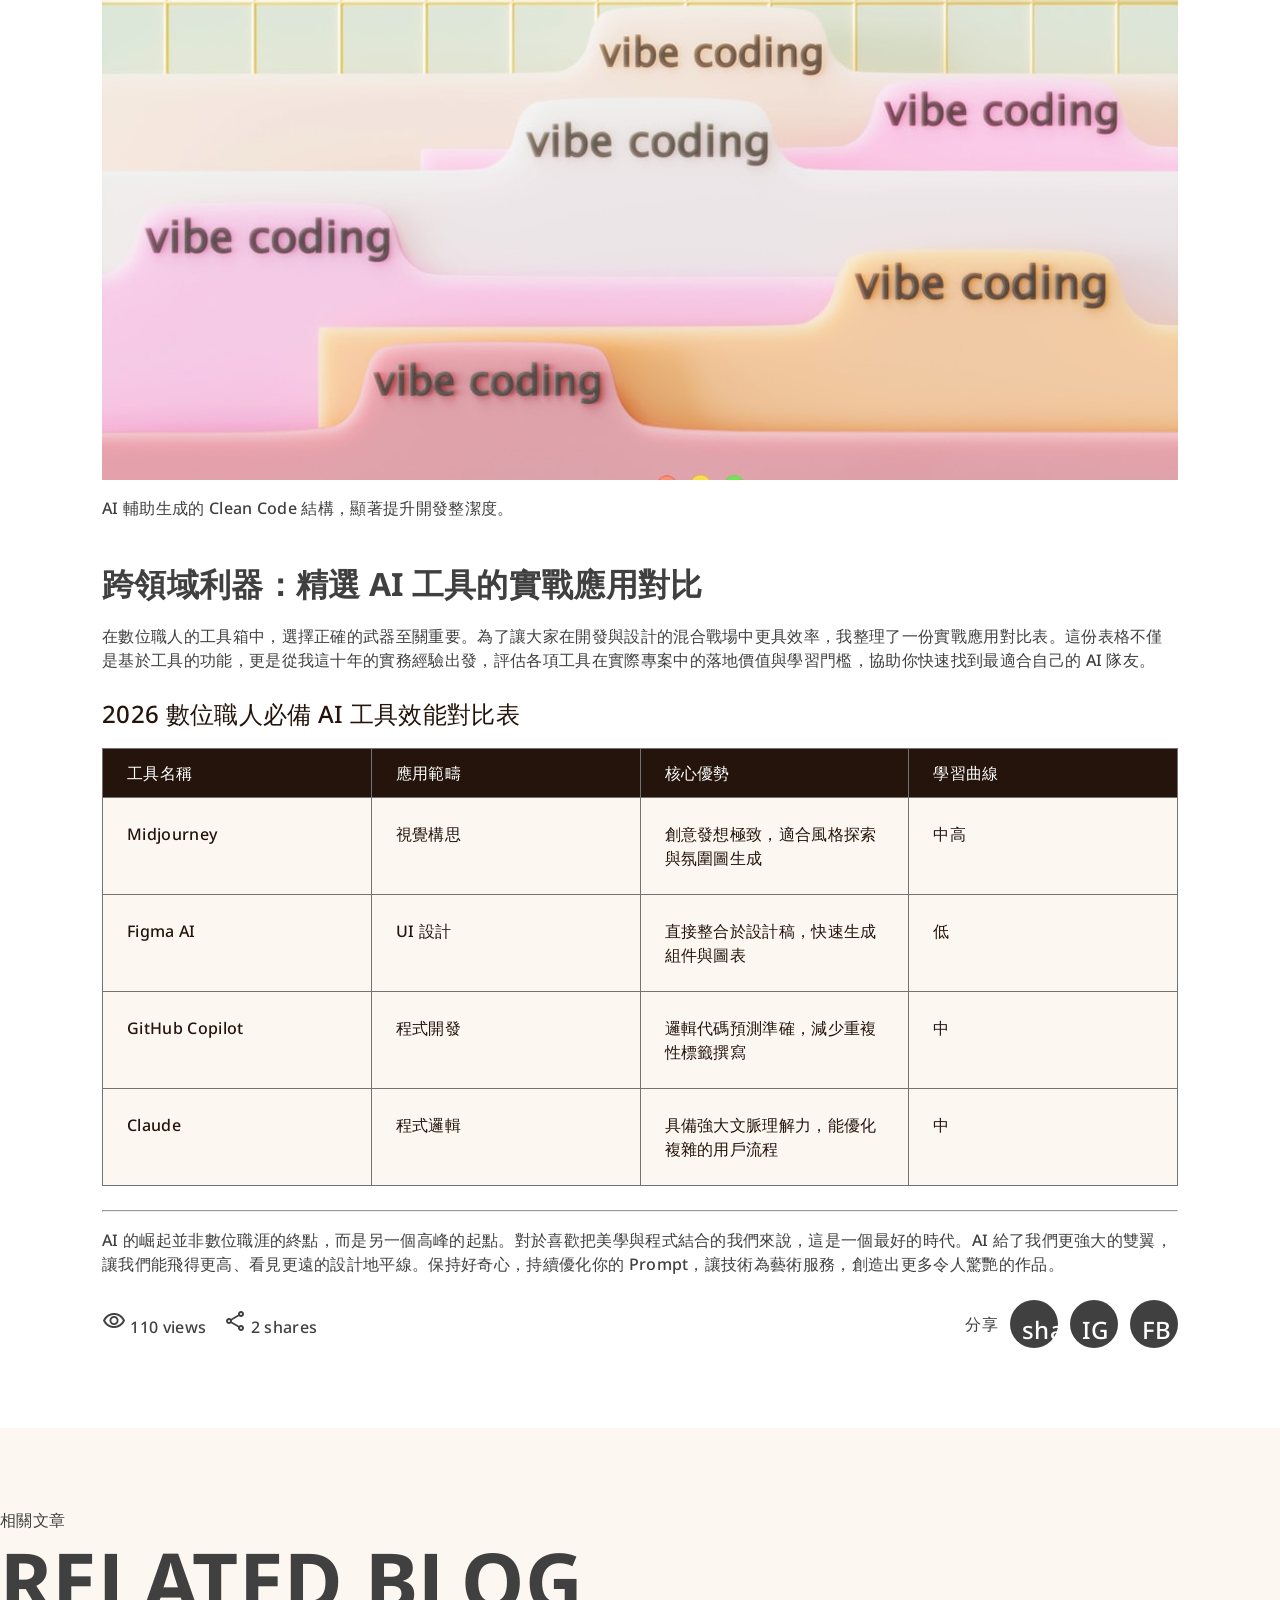
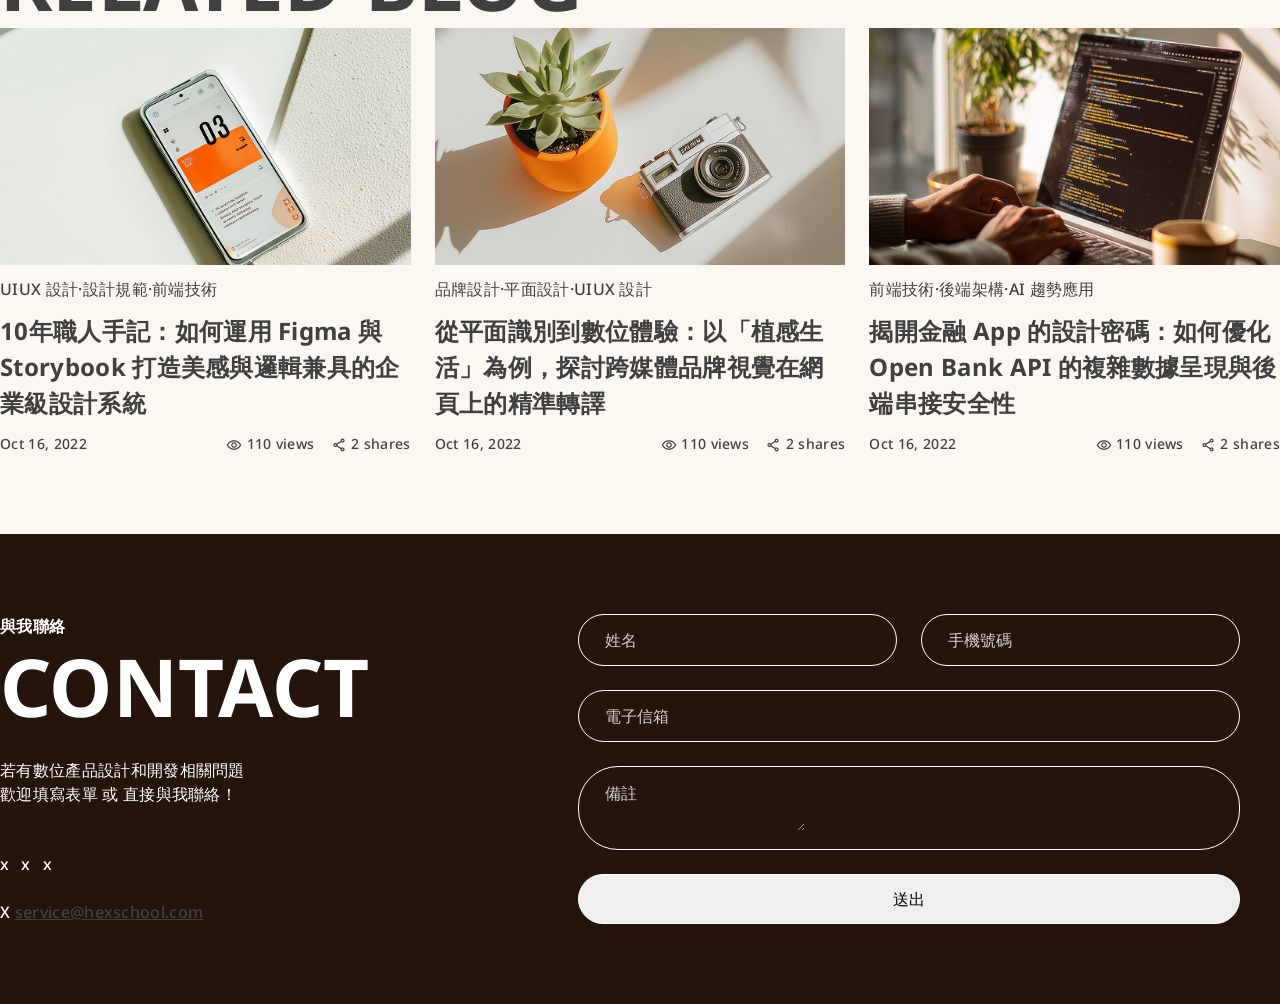
==== commit 3d6fb85e: "related blogs" ====
--- a/article.html
+++ b/article.html
@@ -113,14 +113,80 @@
                     share
                 </span><span> 2 shares</span>
             </p>
-            <ul class="df jcsb gap12 alc"><li>分享</li>
-            <li><a href="">share</a></li>
-            <li><a href="">IG</a></li>
-            <li><a href="">FB</a></li></ul>
+            <ul class="df jcsb gap12 alc">
+                <li>分享</li>
+                <li><a href="">share</a></li>
+                <li><a href="">IG</a></li>
+                <li><a href="">FB</a></li>
+            </ul>
         </div>
     </section>
-    <section>
-        
+    <section class="related-blog-bg ptb80">
+        <div class="container">
+            <header>
+                <p>相關文章</p>
+                <h2 class="fw700 fz80">RELATED BLOG</h2>
+            </header>
+            <div class="df jcsb gap24">
+                <article class="index-blogs-card df fdc">
+                    <div><img src="./img/blog_2.png" alt="" class="img-block"></div>
+                    <p class="">UIUX 設計·設計規範·前端技術</p>
+                    <h3 class="fz24 fw700 ">10年職人手記：如何運用 Figma 與 Storybook 打造美感與邏輯兼具的企業級設計系統</h3>
+
+                    <div class="blog-card-info df jcsb">
+                        <p>
+                            <time datetime="2022-10-16">Oct 16, 2022</time>
+                        </p>
+                        <p>
+                            <span class="material-symbols-outlined">
+                                visibility
+                            </span><span class="mr12"> 110 views</span> <span class="material-symbols-outlined">
+                                share
+                            </span><span> 2 shares</span>
+                        </p>
+                    </div>
+
+                </article>
+                <article class="index-blogs-card df fdc">
+                    <div><img src="./img/blog_3.png" alt="" class="img-block"></div>
+                    <p class="">品牌設計·平面設計·UIUX 設計</p>
+                    <h3 class="fz24 fw700 ">從平面識別到數位體驗：以「植感生活」為例，探討跨媒體品牌視覺在網頁上的精準轉譯</h3>
+
+                    <div class="blog-card-info df jcsb">
+                        <p>
+                            <time datetime="2022-10-16">Oct 16, 2022</time>
+                        </p>
+                        <p>
+                            <span class="material-symbols-outlined">
+                                visibility
+                            </span><span class="mr12"> 110 views</span> <span class="material-symbols-outlined">
+                                share
+                            </span><span> 2 shares</span>
+                        </p>
+                    </div>
+
+                </article>
+                <article class="index-blogs-card df fdc">
+                    <div><img src="./img/blog_5.png" alt="" class="img-block"></div>
+                    <p class="">前端技術·後端架構·AI 趨勢應用</p>
+                    <h3 class="fz24 fw700 ">揭開金融 App 的設計密碼：如何優化 Open Bank API 的複雜數據呈現與後端串接安全性</h3>
+
+                    <div class="blog-card-info df jcsb">
+                        <p>
+                            <time datetime="2022-10-16">Oct 16, 2022</time>
+                        </p>
+                        <p>
+                            <span class="material-symbols-outlined">
+                                visibility
+                            </span><span class="mr12"> 110 views</span> <span class="material-symbols-outlined">
+                                share
+                            </span><span> 2 shares</span>
+                        </p>
+                    </div>
+
+                </article>
+            </div>
+        </div>
     </section>
     <footer class="contact-bg ptb80">
         <div class="contact df jcsb">
--- a/all.css
+++ b/all.css
@@ -775,7 +775,6 @@
     margin-bottom: 24px;
 }
 
-
 /* articale table 樣式 */
 .article-table {
     /* border: 1px solid #737373; */
@@ -808,7 +807,10 @@
     background-color: #FDF7F1;
 }
 
-
+/* article related blog */
+.related-blog-bg{
+    background-color: #FDF7F1;
+}
 
 /* select menu */
 
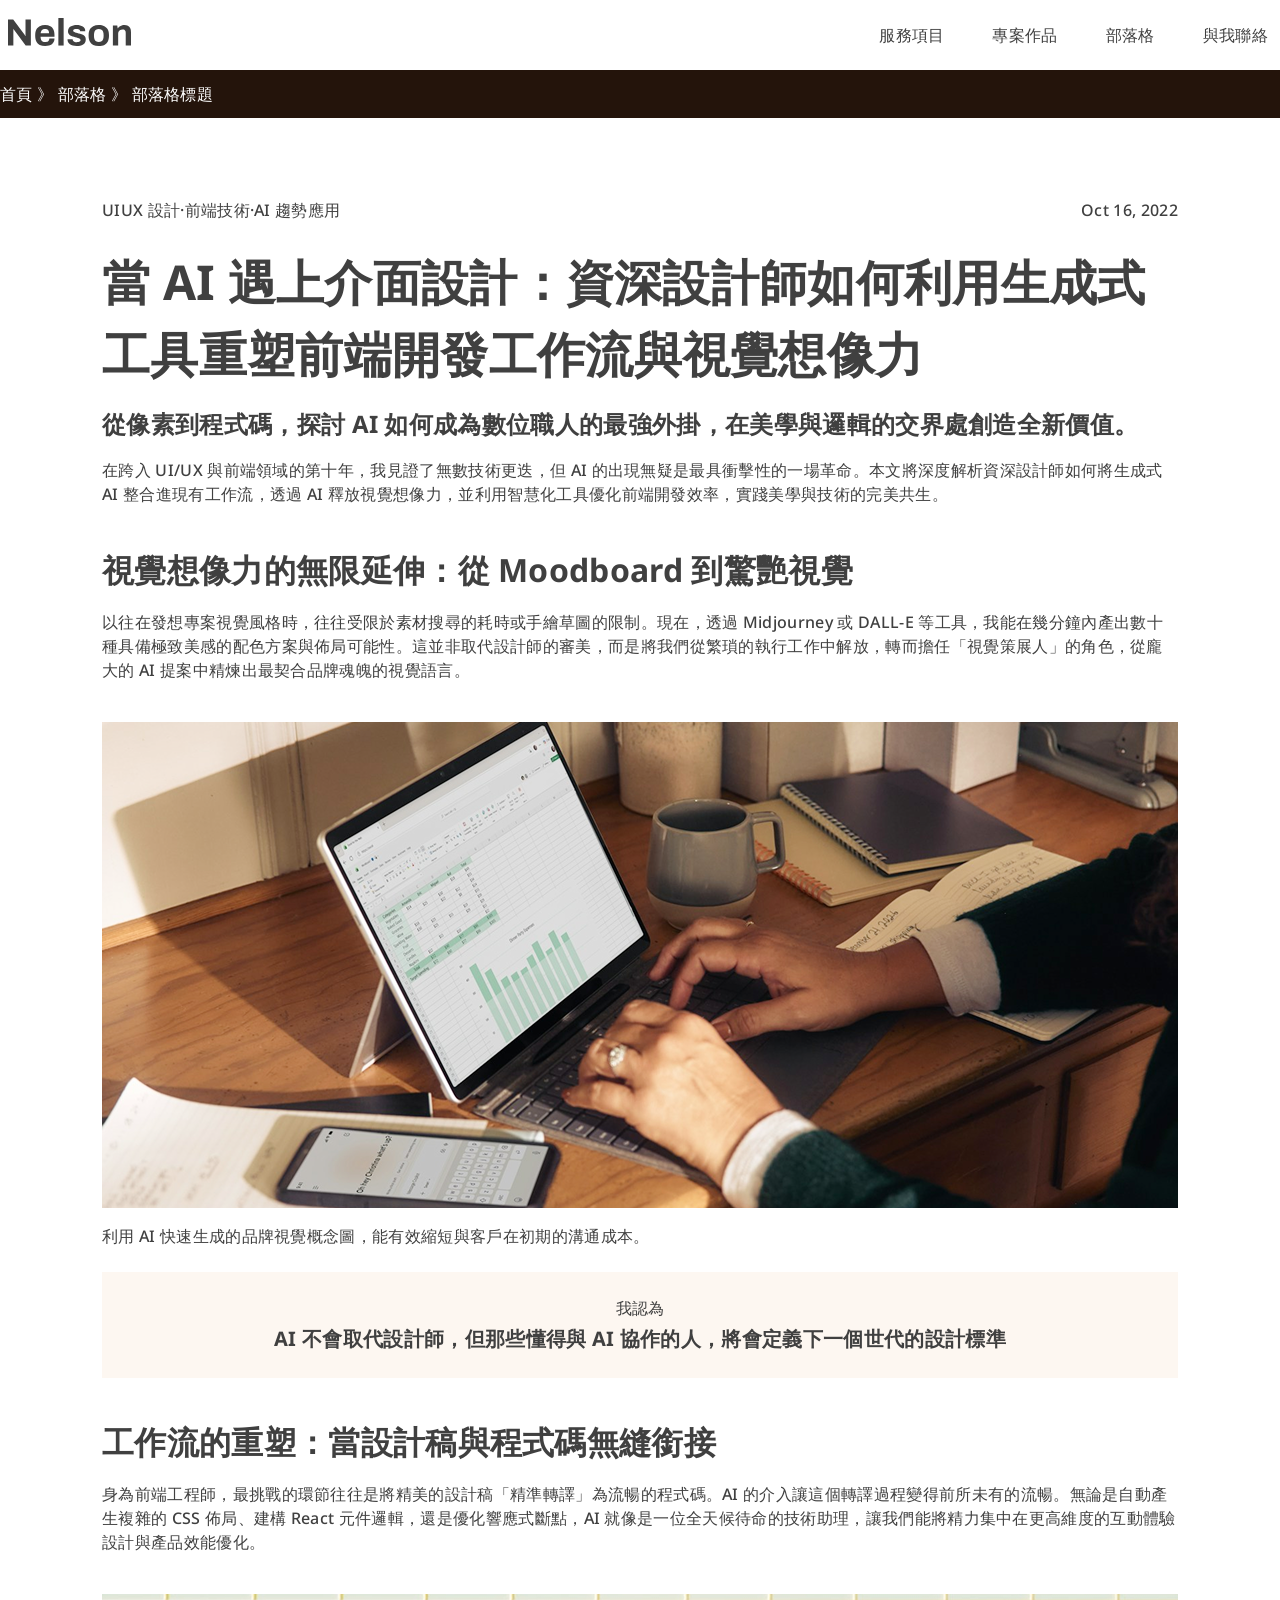
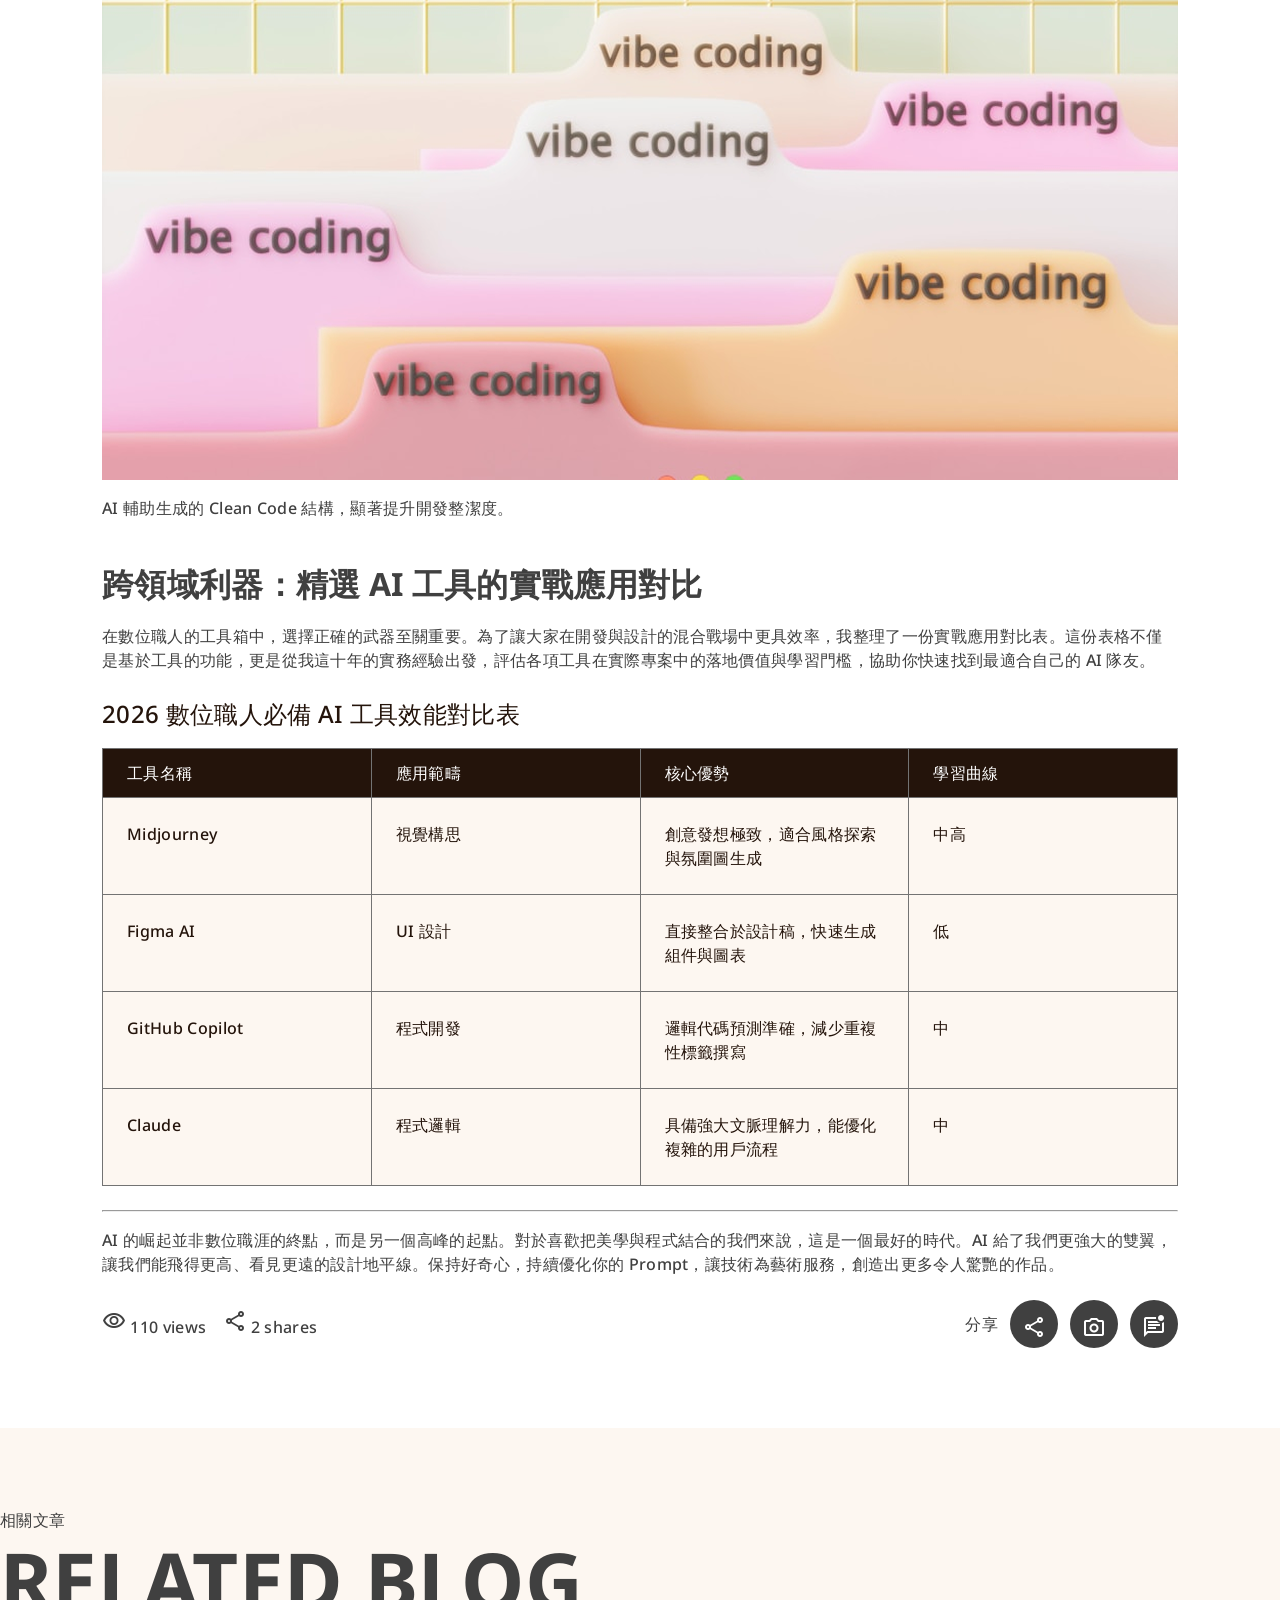
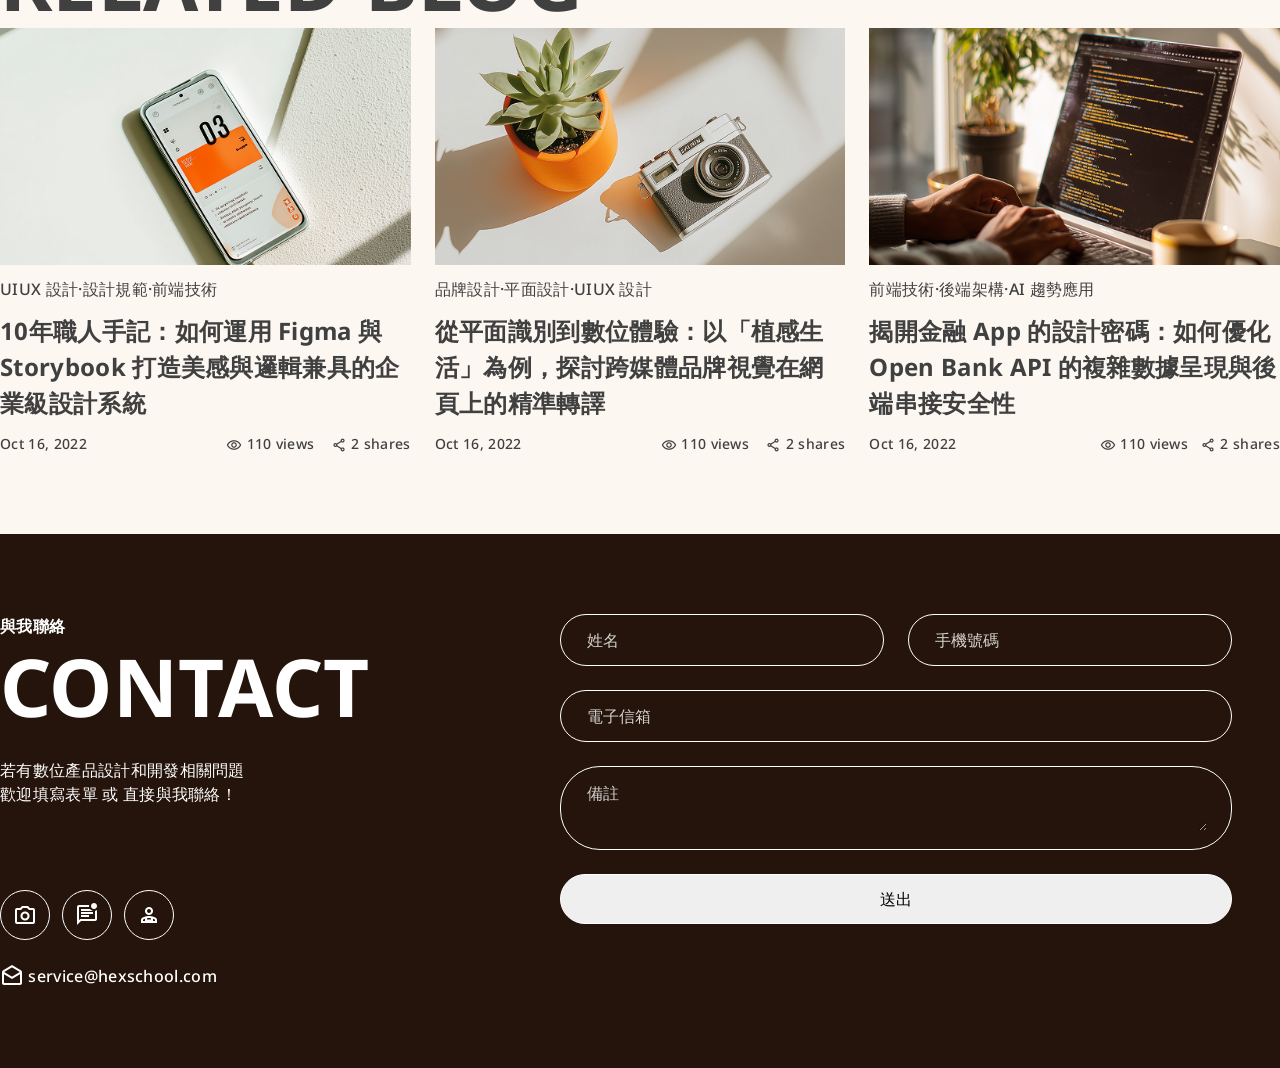
==== commit bf84cea9: "google icons" ====
--- a/article.html
+++ b/article.html
@@ -6,9 +6,8 @@
     <meta name="viewport" content="width=device-width, initial-scale=1.0">
     <link rel="preconnect" href="https://fonts.googleapis.com">
     <link rel="preconnect" href="https://fonts.gstatic.com" crossorigin>
-    <link href="https://fonts.googleapis.com/css2?family=Noto+Sans:ital,wght@0,100..900;1,100..900&display=swap"
-        rel="stylesheet">
-    <link href="https://fonts.googleapis.com/css2?family=Material+Symbols+Outlined" rel="stylesheet" />
+
+    <link href="https://fonts.googleapis.com/css2?family=Material+Symbols+Outlined" rel="stylesheet">
 
     <link rel="stylesheet" href="all.css">
 
@@ -115,9 +114,15 @@
             </p>
             <ul class="df jcsb gap12 alc">
                 <li>分享</li>
-                <li><a href="">share</a></li>
-                <li><a href="">IG</a></li>
-                <li><a href="">FB</a></li>
+                <li><a href=""><span class="material-symbols-outlined">
+                            share
+                        </span></a></li>
+                <li><a href=""><span class="material-symbols-outlined">
+                            photo_camera
+                        </span></a></li>
+                <li><a href=""><span class="material-symbols-outlined">
+                            mark_unread_chat_alt
+                        </span></a></li>
             </ul>
         </div>
     </section>
@@ -178,7 +183,7 @@
                         <p>
                             <span class="material-symbols-outlined">
                                 visibility
-                            </span><span class="mr12"> 110 views</span> <span class="material-symbols-outlined">
+                            </span><span class="mr12"> 110 views</span><span class="material-symbols-outlined">
                                 share
                             </span><span> 2 shares</span>
                         </p>
@@ -189,8 +194,8 @@
         </div>
     </section>
     <footer class="contact-bg ptb80">
-        <div class="contact df jcsb">
-            <div class="df fdc jcsb">
+        <div class="contact df jcsb gap24">
+            <div class="df fdc jcsb gap24 contact-content">
                 <div class="df fdc gap24">
                     <header>
                         <p class="fw700">與我聯絡</p>
@@ -201,11 +206,29 @@
                 </div>
                 <div class="df fdc gap24">
                     <ul class="df gap12">
-                        <li>x</li>
-                        <li>x</li>
-                        <li>x</li>
+                        <li><a href="#">
+                                <span class="material-symbols-outlined">
+                                    photo_camera
+                                </span>
+                            </a></li>
+                        <li><a href="#"><span class="material-symbols-outlined">
+                                    mark_unread_chat_alt
+                                </span></a></li>
+                        <li><a href="#">
+                                <span class="material-symbols-outlined">
+                                    person_apron
+                                </span>
+                            </a></li>
                     </ul>
-                    <p><span>X </span><a href="mailto:service@hexschool.com">service@hexschool.com</a></p>
+                    <div class="df gap8 ">
+
+                        <span class="material-symbols-outlined">
+                            drafts
+                        </span>
+                        <p>
+                            <a href="mailto:service@hexschool.com">&nbsp;service@hexschool.com</a>
+                        </p>
+                    </div>
                 </div>
             </div>
             <div class="contact-form">
@@ -222,7 +245,7 @@
                         <div class="forms-style">
                             <input type="email" placeholder="電子信箱">
                         </div>
-                        <div class="forms-style">
+                        <div class="forms-style forms-style-textarea">
                             <textarea name="" id="" placeholder="備註"></textarea>
                         </div>
                         <button type="submit" class="forms-style">送出</button>
--- a/all.css
+++ b/all.css
@@ -1,3 +1,5 @@
+@import url('https://fonts.googleapis.com/css2?family=Noto+Sans:ital,wght@0,100..900;1,100..900&display=swap');
+
 /* css reset */
 html,
 body,
@@ -224,6 +226,10 @@
     padding: 40px;
 }
 
+.gap8 {
+    gap: 8pxs;
+}
+
 .gap12 {
     gap: 12px;
 }
@@ -330,18 +336,26 @@
     width: 100%;
 }
 
+.forms-style input {
+    height: 64px;
+}
+
+.forms-style textarea {
+    height: 120px;
+}
+
 input,
 textarea,
 button {
+    outline: none;
     font: inherit;
-    outline: none;
 }
 
 input,
 textarea {
     color: #fff;
-    background: none;
-    border: 0px;
+    background: transparent;
+    border: none;
 }
 
 input::placeholder,
@@ -502,10 +516,42 @@
     background-color: #24140B;
 }
 
+.contact-content {
+    max-width: 526px;
+}
+
 .contact-form {
-    padding: 0px 40px;
-    width: 58%;
-}
+    padding: 0 48px;
+    width: 60%;
+}
+
+.contact a,
+.contact span {
+    color: #fff;
+    display: block;
+    text-decoration: none;
+}
+
+.contact li {
+    border-radius: 50%;
+    border: 1px solid #fff;
+    padding: 12px;
+    display: flex;
+    justify-content: center;
+    align-items: center;
+}
+
+.contact ul {
+    padding-top: 60px;
+}
+
+.contact textarea,
+.contact input {
+    width: 100%;
+    height: auto;
+    font: inherit;
+}
+
 
 /* blogs 部落格 */
 
@@ -808,9 +854,10 @@
 }
 
 /* article related blog */
-.related-blog-bg{
+.related-blog-bg {
     background-color: #FDF7F1;
 }
+
 
 /* select menu */
 
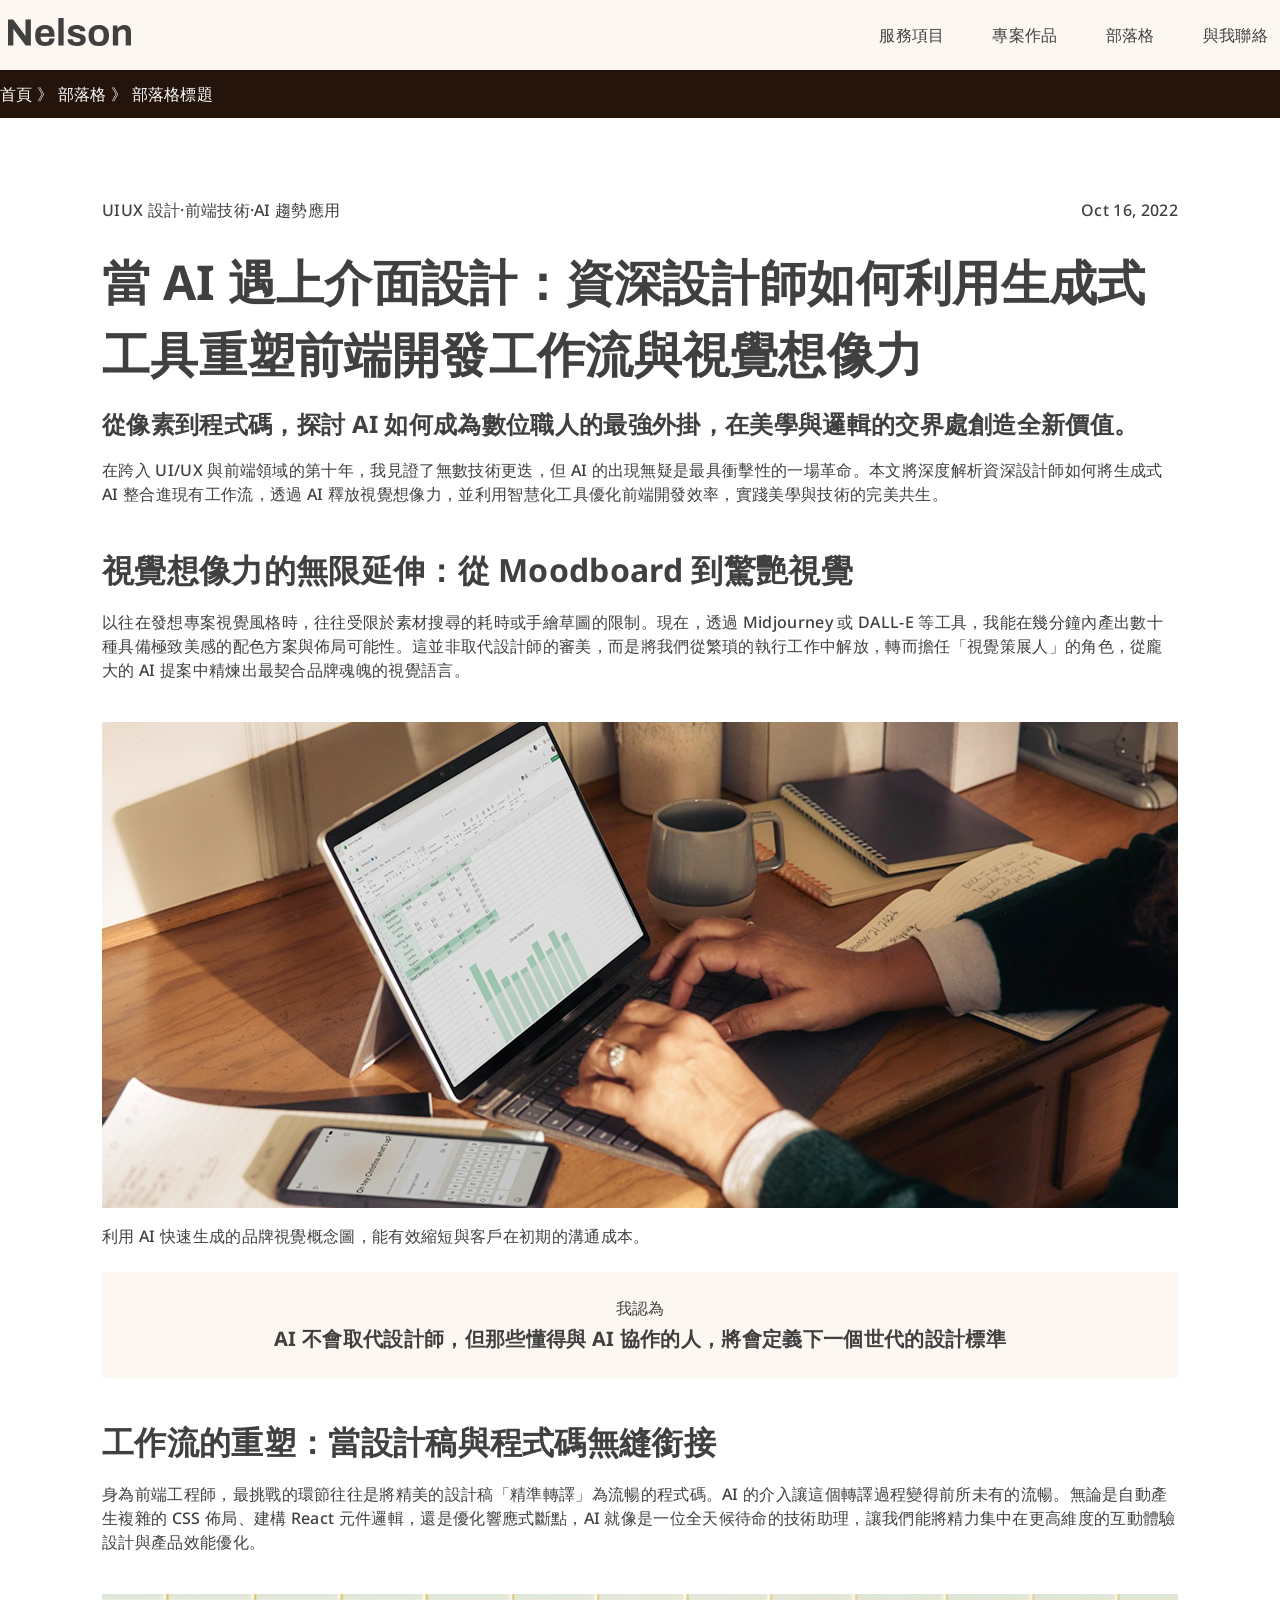
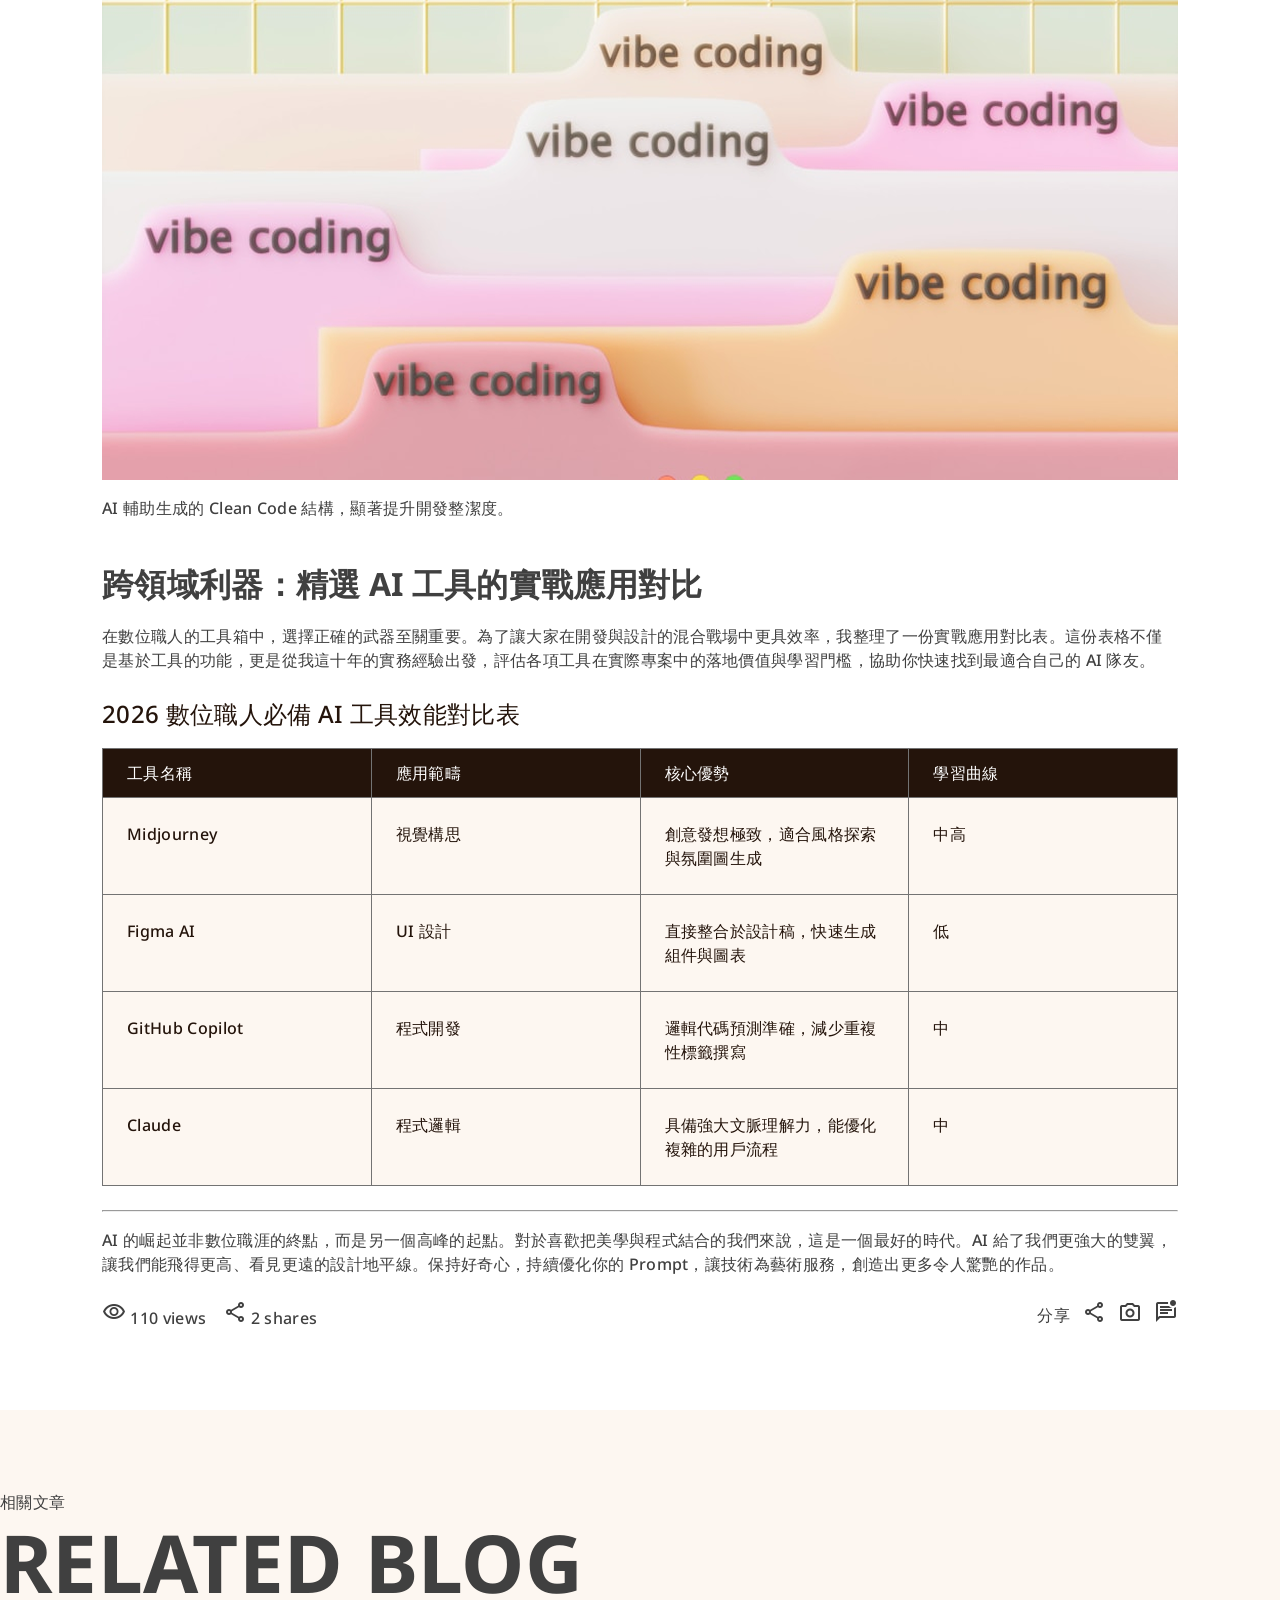
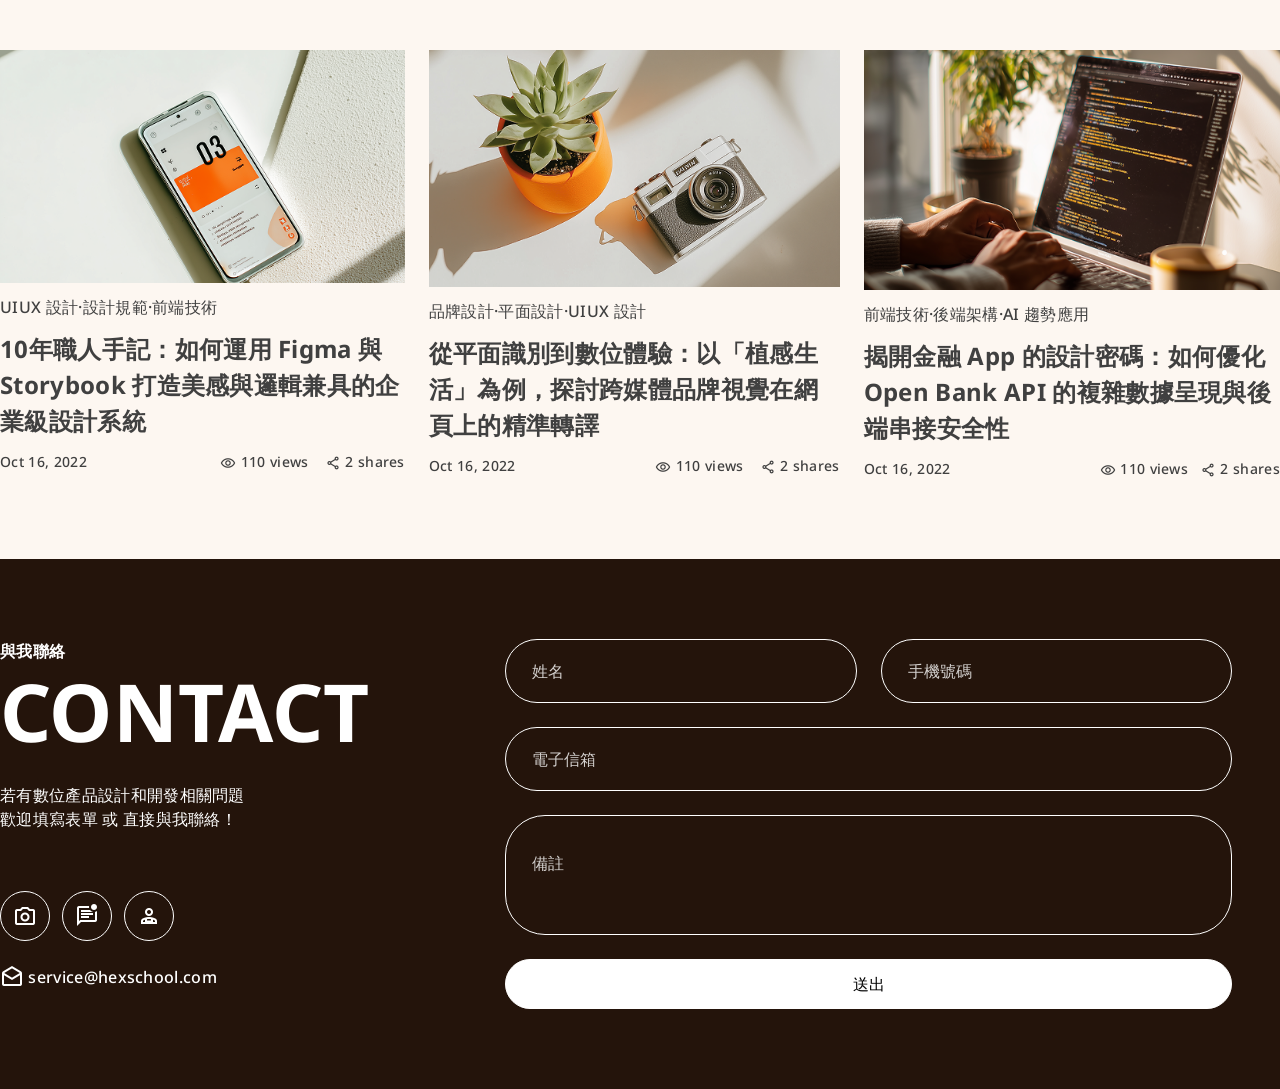
==== commit aa8a86a8: "RWD ALL finish" ====
--- a/article.html
+++ b/article.html
@@ -11,15 +11,29 @@
 
     <link rel="stylesheet" href="all.css">
 
-    <title>當 AI 遇上介面設計：資深設計師如何利用生成式工具重塑前端開發工作流與視覺想像力</title>
+    <title>Nelson</title>
 </head>
 
 <body>
-    <header>
-        <nav class="df jcsb nvbar fw700">
-            <div><a href="index.html"><img src="img/device-pc.svg" alt=""></a></div>
-            <ul class="df nvbar-list gap24">
-                <li><a href="#">服務項目</a></li>
+    <header class="nvbar-bg">
+        <nav class="df jcsb nvbar fw700 container">
+            <div class="df jcsb alc">
+                <div>
+                    <a href="index.html"><img src="img/device-pc.svg" alt=""></a>
+                </div>
+                <button class="nvbar-m-menu">
+                    <span class="material-symbols-outlined">
+                        menu
+                    </span>
+                </button>
+                <button class="nvbar-m-close">
+                    <span class="material-symbols-outlined">
+                        close   
+                    </span>
+                </button>
+            </div>
+            <ul class="df nvbar-list gap24 jcsb fw">
+                <li><a href="service.html">服務項目</a></li>
                 <li><a href="project.html">專案作品</a></li>
                 <li><a href="blogs.html">部落格</a></li>
                 <li><a href="#">與我聯絡</a></li>
@@ -29,8 +43,8 @@
     <section class="article-giuld-bg">
         <p class="container">首頁 》 部落格 》 部落格標題</p>
     </section>
-    <section class="ptb80 service-container">
-        <article class="article-main">
+    <section class="ptb80 ">
+        <article class="article-main container-small">
             <div class="df jcsb">
                 <p class="">UIUX 設計·前端技術·AI 趨勢應用</p>
                 <p>
@@ -104,7 +118,7 @@
             <p>AI 的崛起並非數位職涯的終點，而是另一個高峰的起點。對於喜歡把美學與程式結合的我們來說，這是一個最好的時代。AI 給了我們更強大的雙翼，讓我們能飛得更高、看見更遠的設計地平線。保持好奇心，持續優化你的
                 Prompt，讓技術為藝術服務，創造出更多令人驚艷的作品。</p>
         </article>
-        <div class="df jcsb alc">
+        <div class="df jcsb alc container-small">
             <p>
                 <span class="material-symbols-outlined">
                     visibility
@@ -128,11 +142,11 @@
     </section>
     <section class="related-blog-bg ptb80">
         <div class="container">
-            <header>
+            <header class="mb40">
                 <p>相關文章</p>
                 <h2 class="fw700 fz80">RELATED BLOG</h2>
             </header>
-            <div class="df jcsb gap24">
+            <div class="df jcsb gap24 blogs-card-related">
                 <article class="index-blogs-card df fdc">
                     <div><img src="./img/blog_2.png" alt="" class="img-block"></div>
                     <p class="">UIUX 設計·設計規範·前端技術</p>
@@ -194,66 +208,65 @@
         </div>
     </section>
     <footer class="contact-bg ptb80">
-        <div class="contact df jcsb gap24">
-            <div class="df fdc jcsb gap24 contact-content">
+        <div class="df container contact fw">
+            <!-- <div class="df fdc jcsb gap24 contact-content"> -->
+            <div class="df fdc gap24 contact-text">
+                <header>
+                    <p class="fw700">與我聯絡</p>
+                    <h3 class="fz80 fw700">CONTACT</h3>
+                </header>
+                <p>若有數位產品設計和開發相關問題<br>
+                    歡迎填寫表單 或 直接與我聯絡！</p>
+            </div>
+            <div class="df fdc gap24 contact-social">
+                <ul class="df gap12">
+                    <li><a href="#">
+                            <span class="material-symbols-outlined">
+                                photo_camera
+                            </span>
+                        </a></li>
+                    <li><a href="#"><span class="material-symbols-outlined">
+                                mark_unread_chat_alt
+                            </span></a></li>
+                    <li><a href="#">
+                            <span class="material-symbols-outlined">
+                                person_apron
+                            </span>
+                        </a></li>
+                </ul>
+                <div class="df gap8">
+
+                    <span class="material-symbols-outlined">
+                        drafts
+                    </span>
+                    <p>
+                        <a href="mailto:service@hexschool.com">&nbsp;service@hexschool.com</a>
+                    </p>
+                </div>
+            </div>
+            <!-- </div> -->
+            <form action="" class="df fdc gap24 contact-form">
+                <div class="df jcsb gap24 form-name-phone">
+                    <div class="forms-style">
+                        <input type="text" placeholder="姓名" class="">
+                    </div>
+                    <div class="forms-style">
+                        <input type="tel" placeholder="手機號碼">
+                    </div>
+                </div>
                 <div class="df fdc gap24">
-                    <header>
-                        <p class="fw700">與我聯絡</p>
-                        <h3 class="fz80 fw700">CONTACT</h3>
-                    </header>
-                    <p>若有數位產品設計和開發相關問題<br>
-                        歡迎填寫表單 或 直接與我聯絡！</p>
-                </div>
-                <div class="df fdc gap24">
-                    <ul class="df gap12">
-                        <li><a href="#">
-                                <span class="material-symbols-outlined">
-                                    photo_camera
-                                </span>
-                            </a></li>
-                        <li><a href="#"><span class="material-symbols-outlined">
-                                    mark_unread_chat_alt
-                                </span></a></li>
-                        <li><a href="#">
-                                <span class="material-symbols-outlined">
-                                    person_apron
-                                </span>
-                            </a></li>
-                    </ul>
-                    <div class="df gap8 ">
-
-                        <span class="material-symbols-outlined">
-                            drafts
-                        </span>
-                        <p>
-                            <a href="mailto:service@hexschool.com">&nbsp;service@hexschool.com</a>
-                        </p>
-                    </div>
-                </div>
-            </div>
-            <div class="contact-form">
-                <form action="" class="df fdc gap24">
-                    <div class="df jcsb gap24">
-                        <div class="forms-style">
-                            <input type="text" placeholder="姓名" class="">
-                        </div>
-                        <div class="forms-style">
-                            <input type="tel" placeholder="手機號碼">
-                        </div>
-                    </div>
-                    <div class="df fdc gap24">
-                        <div class="forms-style">
-                            <input type="email" placeholder="電子信箱">
-                        </div>
-                        <div class="forms-style forms-style-textarea">
-                            <textarea name="" id="" placeholder="備註"></textarea>
-                        </div>
-                        <button type="submit" class="forms-style">送出</button>
-                    </div>
-                </form>
-            </div>
+                    <div class="forms-style">
+                        <input type="email" placeholder="電子信箱">
+                    </div>
+                    <div class="forms-style forms-style-textarea">
+                        <textarea name="" id="" placeholder="備註"></textarea>
+                    </div>
+                    <button type="submit" class="forms-button-style">送出</button>
+                </div>
+            </form>
         </div>
     </footer>
+    <script src="index-m.js"></script>
 </body>
 
 </html>
--- a/all.css
+++ b/all.css
@@ -156,6 +156,27 @@
     height: auto;
 }
 
+input,
+textarea,
+button {
+    outline: none;
+    font: inherit;
+    border: none;
+    background: transparent;
+}
+
+input,
+textarea {
+    color: #fff;
+    resize: none;
+}
+
+input::placeholder,
+textarea::placeholder {
+    color: rgba(255, 255, 255, .8);
+
+}
+
 /* 自訂區 */
 .fw700 {
     font-weight: 700;
@@ -258,6 +279,10 @@
     display: block;
 }
 
+.fw {
+    flex-wrap: wrap;
+}
+
 .jcsb {
     justify-content: space-between;
 }
@@ -284,24 +309,12 @@
 }
 
 /* container */
-.contact,
-.subscription,
-.blogs,
-.projects,
-.blog-post,
-.index,
-.nvbar,
-.service-container {
-    max-width: 1296px;
-    margin: 0 auto;
-}
-
 .container {
     max-width: 1296px;
     margin: 0 auto;
 }
 
-.service-container {
+.container-small {
     max-width: 1076px;
     margin: 0 auto;
 }
@@ -334,35 +347,28 @@
     padding: 12px 24px;
     border-radius: 40px;
     width: 100%;
-}
-
-.forms-style input {
     height: 64px;
-}
-
-.forms-style textarea {
+    display: flex;
+    /* justify-content: center; */
+    align-items: center;
+}
+
+.forms-button-style {
+    background-color: #fff;
+    border: solid #fff 1px;
+    padding: 12px 24px;
+    border-radius: 40px;
+}
+
+.forms-style-textarea {
     height: 120px;
 }
 
-input,
-textarea,
-button {
-    outline: none;
-    font: inherit;
-}
-
-input,
-textarea {
-    color: #fff;
-    background: transparent;
-    border: none;
-}
-
-input::placeholder,
-textarea::placeholder {
-    color: rgba(255, 255, 255, .8);
-
-}
+button.forms-style {
+    background-color: #fff;
+    height: 50px;
+}
+
 
 /* tiltes */
 .blog-header-bg {
@@ -381,7 +387,12 @@
 }
 
 .header-title {
-    padding: 109px 0px;
+    /* padding: 109px 0px; */
+    height: 380px;
+    display: flex;
+    justify-content: center;
+    align-items: center;
+    flex-direction: column;
     text-align: center;
     color: #fff;
 }
@@ -394,13 +405,23 @@
 
 
 /* 導覽列 */
+.nvbar-bg {
+    background-color: #FDF7F1;
+}
+
 .nvbar {
     padding: 12px 0px;
+}
+
+.nvbar-m-menu,
+.nvbar-m-close {
+    display: none;
 }
 
 .nvbar-list>li {
     display: flex;
     align-items: center;
+    justify-content: center;
 }
 
 .nvbar-list a {
@@ -445,7 +466,7 @@
 
 /* 箭頭按鈕 */
 .service-card-body>a,
-.service-container a {
+.service a {
     border-radius: 50%;
     text-decoration: none;
     font-size: 24px;
@@ -481,7 +502,7 @@
 
 /* 首頁 - blogs */
 .index-blogs-card {
-    width: 33%;
+    /* width: 33%; */
     gap: 12px;
 }
 
@@ -503,12 +524,6 @@
     max-width: 59%;
 }
 
-.subscription-btn {
-    border: solid #fff 1px;
-    padding: 12px 24px;
-    border-radius: 40px;
-}
-
 
 /* footer - contact */
 .contact-bg {
@@ -516,13 +531,23 @@
     background-color: #24140B;
 }
 
-.contact-content {
+/* .contact-content {
     max-width: 526px;
-}
+} */
 
 .contact-form {
-    padding: 0 48px;
-    width: 60%;
+    padding: 0px 48px;
+    /* width: 60%; */
+}
+
+.contact-text {
+    width: 25%;
+}
+
+.contact {
+    flex-direction: column;
+    max-height: 544px;
+    /* gap:70px */
 }
 
 .contact a,
@@ -548,7 +573,7 @@
 .contact textarea,
 .contact input {
     width: 100%;
-    height: auto;
+    /* height: auto; */
     font: inherit;
 }
 
@@ -576,7 +601,7 @@
 }
 
 .blog-post-content {
-    max-width: 1076px;
+    /* max-width: 1076px; */
 
 }
 
@@ -611,7 +636,7 @@
 /* blog-listpages */
 .listpages {
     align-self: flex-end;
-    padding-bottom: 80px;
+    padding-top: 80px;
 }
 
 .listpages a {
@@ -655,7 +680,6 @@
 .service-menu {
     max-width: 1076px;
     text-align: center;
-
     color: #404040;
 }
 
@@ -714,7 +738,7 @@
     display: flex;
     justify-content: space-between;
     font-weight: bold;
-    padding: 80px 0;
+    /* padding: 80px 0; */
 }
 
 .faq-title h2 {
@@ -827,7 +851,7 @@
     color: #24140B;
     text-align: left;
     width: 100%;
-    border-collapse: collapse;
+    /* border-collapse: collapse; */
     /* 讓瀏覽器分配固定的欄寬 */
     table-layout: fixed;
 }
@@ -885,7 +909,7 @@
 .modal-content {
     background-color: #ffffff;
     /* padding: 60px 20px; */
-    border-radius: 8px;
+    /* border-radius: 8px; */
     max-width: 1076px;
     width: 90%;
     box-shadow: 0 10px 30px rgba(0, 0, 0, 0.3);
@@ -910,7 +934,7 @@
 }
 
 /* modal內文樣式 */
-.model-content-bg {
+.modal-content-bg {
     background-color: #FDF7F1;
     text-align: center;
 }
@@ -927,4 +951,461 @@
 .model-content-info-l>p {
     padding-left: 24px;
     border-left: 1px solid #737373;
+}
+
+/* -------------------- RWD -------------------- */
+@media (max-width: 375px) {
+    p {
+        font-size: 14px;
+        font-weight: 500;
+    }
+
+    a {
+        /* padding: 4px 12px; */
+        width: 100%;
+        text-align: center;
+    }
+
+    h1 {
+        font-size: 28px;
+    }
+
+    table {
+        font-size: 14px;
+    }
+
+    .gap24 {
+        gap: 12px;
+    }
+
+    .fz20{
+        font-size: 16px;
+    }
+
+    .fz24 {
+        font-size: 20px;
+    }
+
+    .fz28 {
+        font-size: 24px;
+    }
+
+    .fz32{
+        font-size: 24px;
+    }
+
+    .fz48 {
+        font-size: 28px;
+    }
+
+    .fz80 {
+        font-size: 40px;
+    }
+
+    .p40 {
+        padding: 24px
+    }
+
+    .ptb80 {
+        padding: 40px 0px;
+    }
+
+
+    .mb40 {
+        margin-bottom: 24px;
+    }
+
+    .mb60 {
+        margin-bottom: 32px;
+    }
+
+    .container,
+    .container-small {
+        max-width: 100%;
+        padding: 12px;
+    }
+
+    /* 標題 */
+    .container-small header {
+        display: flex;
+        flex-direction: column;
+        justify-content: center;
+        align-items: center;
+    }
+
+
+
+    /* forms 表單樣式 */
+    .forms-style {
+        padding: 8px;
+    }
+
+    .forms-style>input,
+    textarea {
+        padding: 8px;
+    }
+}
+
+/* -------------------- Index -------------------- */
+@media (max-width: 375px) {
+    .index {
+        flex-direction: column-reverse;
+        gap: 24px;
+
+    }
+
+    .index-content {
+        width: 100%;
+        gap: 12px;
+        margin-bottom: 12px;
+    }
+
+    .index-image {
+        width: 100%;
+
+    }
+
+    /* index - service */
+    .service-list {
+        overflow-x: auto;
+    }
+
+    .service-card {
+        width: 260px;
+        flex-shrink: 0;
+    }
+
+    /* index - project */
+
+    .projects-card {
+        width: 100%;
+        flex-shrink: 0;
+    }
+
+    .content-bg1,
+    .content-bg2,
+    .content-bg3 {
+        padding-top: 280px;
+        background-size: cover;
+    }
+
+    .content-bg1 {
+        background-image: url(./img/mobile/project_1.png);
+    }
+
+    .content-bg2 {
+        background-image: url(./img/mobile/project_2.png);
+    }
+
+    .content-bg3 {
+        background-image: url(./img/mobile/project_3.png);
+    }
+
+    /* index - blogs */
+
+    .index-blog-list {
+        overflow-x: auto;
+
+    }
+
+    .index-blogs-card {
+        flex-shrink: 0;
+        width: 260px;
+
+    }
+
+    /* index - subscription */
+    .subscription {
+        flex-direction: column;
+    }
+
+    .subscription-bg {
+        background-image: linear-gradient(to right,
+                rgba(0, 0, 0, .3),
+                rgba(0, 0, 0, .7)), url(./img/mobile/subscription_bg.png);
+    }
+
+    .subscription-info {
+        padding-top: 28px;
+        max-width: 100%;
+    }
+}
+
+/* -------------------- Navbar -------------------- */
+@media (max-width: 375px) {
+
+    .nvbar,
+    .nvbar-list {
+        flex-direction: column;
+        max-width: 100%;
+
+    }
+
+    .nvbar-m-menu {
+        display: flex;
+    }
+
+    .nvactive {
+        display: flex;
+    }
+
+    .remove {
+        display: none;
+    }
+
+    .nvbar-list {
+        font-size: 14px;
+        align-items: center;
+        display: none;
+        justify-content: center;
+        padding-top: 12px;
+    }
+
+
+    .nvbar-list li {
+        padding: 0px;
+    }
+
+    .nvbar-list.nvactive {
+        display: flex;
+    }
+}
+
+/* -------------------- Footer -------------------- */
+/* contact */
+@media (max-width: 375px) {
+
+    .contact {
+        max-height: none;
+        height: auto;
+        gap: 24px;
+    }
+
+    .contact-text {
+        order: 1;
+        width: 100%;
+    }
+
+    .contact-form {
+        order: 2;
+        padding: 0px;
+    }
+
+    .contact-social {
+        order: 3;
+    }
+
+    .contact ul {
+        padding-top: 0px;
+    }
+
+    .form-name-phone {
+        flex-direction: column;
+    }
+}
+
+
+/* -------------------- Article -------------------- */
+@media (max-width: 375px) {
+    .article-main .fz24 {
+        font-size: 18px;
+    }
+
+    .article-table th {
+    padding: 8px;
+}
+
+.article-table td {
+    overflow-x: auto;
+    padding: 8px;
+}
+
+.blogs-card-related{
+    overflow-x: auto;
+}
+
+}
+
+
+/* -------------------- Blogs -------------------- */
+@media (max-width: 375px) {
+    .blog-card-info {
+        flex-direction: column-reverse;
+    }
+
+    .blog-header-bg {
+        background-image: url(./img/mobile/blog_banner.png);
+    }
+
+    .blog-post-content {
+        flex-direction: column;
+        gap: 24px;
+    }
+
+    .blog-post-list {
+        max-width: 100%;
+    }
+
+    .blog-post-list ul {
+        display: flex;
+        flex-direction: row;
+        overflow-x: auto;
+    }
+
+    .blog-post-list a {
+        width: 104px;
+        padding: 8px;
+    }
+
+    .blog-post-list a.active-list {
+        width: 57px;
+    }
+
+    .blog-content-card {
+        flex-direction: column;
+        max-height: 100%;
+        gap: 8px;
+    }
+
+    .blog-post-content-text {
+        max-width: 100%;
+        padding: 0px;
+    }
+
+    .blog-post-content-text h2 {
+        font-size: 20px;
+    }
+
+
+    .blog-post-content-text .blog-card-info {
+        flex-direction: row;
+    }
+
+}
+
+/* -------------------- Project -------------------- */
+@media (max-width: 375px) {
+    .project-header-bg {
+        background-image: url(./img/mobile/project_banner.png);
+    }
+
+    .project-menu {
+        overflow-x: auto;
+    }
+
+    .project-menu li {
+        width: auto;
+        text-align: center;
+    }
+
+    .project-menu a {
+        padding: 8px;
+        width: 89px;
+    }
+
+    .project-menu a.menu-black {
+        padding: 8px;
+        width: 57px;
+
+    }
+
+    /* modal */
+    #closeModalBtn span {
+        vertical-align: middle;
+    }
+
+    .closeModalBtn {
+        padding: 0px;
+        height: 60px;
+        display: flex;
+        align-items: center;
+    }
+
+    .modal-content {
+        margin-top: 60px;
+    }
+
+    .modal-content-info {
+        flex-direction: column;
+        color: #737373;
+        font-size: 14px;
+    }
+
+    .model-content-info-r {
+        padding-right: 0px;
+        padding-bottom: 20px;
+        width: 100%;
+    }
+
+    .model-content-info-l {
+        padding: 0px;
+    }
+
+    .model-content-info-l>p {
+        padding-left: 0px;
+        border-left: 0px solid #737373;
+        padding-top: 20px;
+        border-top: 1px solid #737373;
+    }
+
+    .modal-content-bg {
+        padding: 28px 0px;
+    }
+}
+
+/* -------------------- Service -------------------- */
+@media (max-width: 375px) {
+    .service-header-bg {
+        background-image: url(./img/mobile/service_banner.png);
+    }
+
+    .service-menu {
+        flex-wrap: wrap;
+        align-items: center;
+        justify-content: center;
+    }
+
+    .service-menu li {
+        width: 48%;
+        padding: 16px 12px;
+    }
+
+    .service-menu p:first-child {
+        padding-bottom: 4px;
+    }
+
+    .service-sec {
+        flex-direction: column;
+        gap: 24px;
+
+    }
+
+    .service-title {
+        display: flex;
+        justify-content: center;
+        align-items: center;
+        flex-direction: column;
+    }
+
+    .service-content {
+        max-width: auto;
+        padding-left: 24px;
+    }
+
+    .service-usecase {
+        flex-direction: column;
+    }
+
+    .faq {
+        flex-direction: column;
+        gap: 24px;
+    }
+
+    .faq-container {
+        width: 100%;
+    }
+
+    .faq-item {
+        padding: 16px;
+    }
 }
